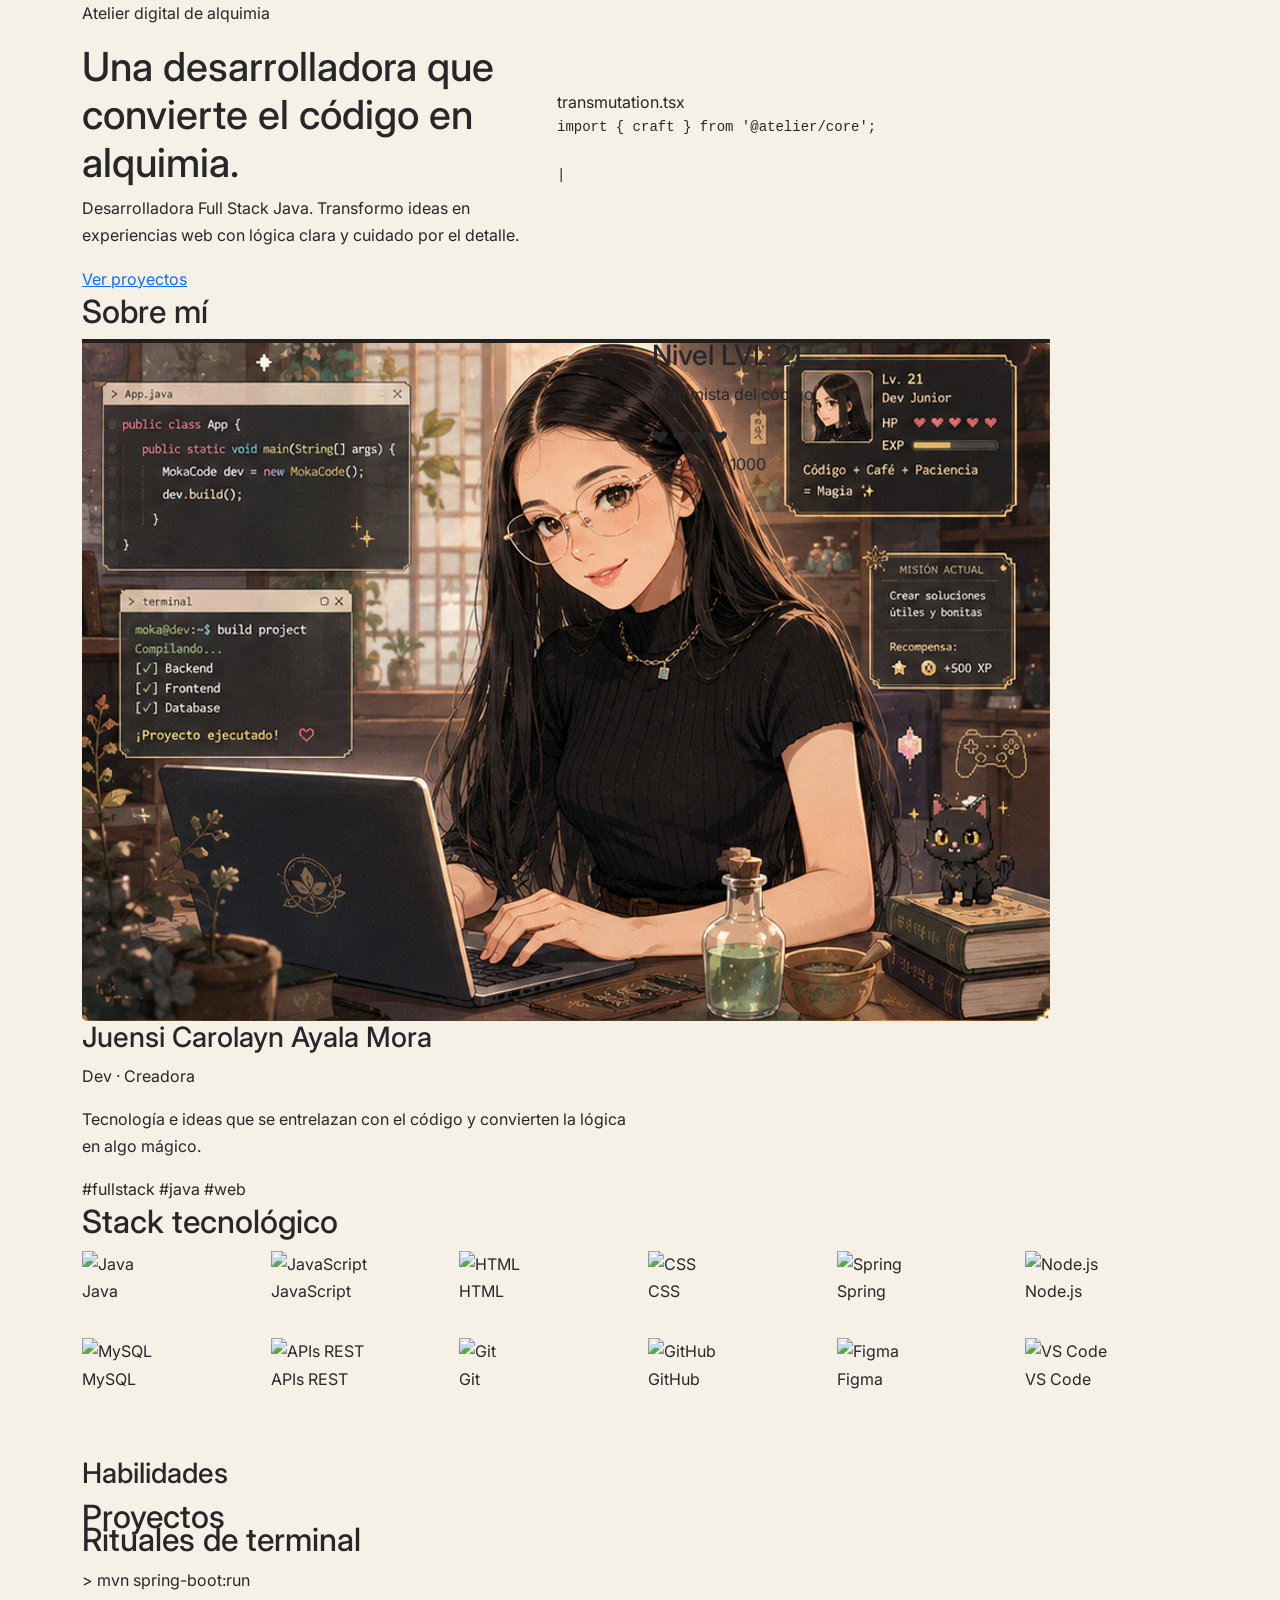
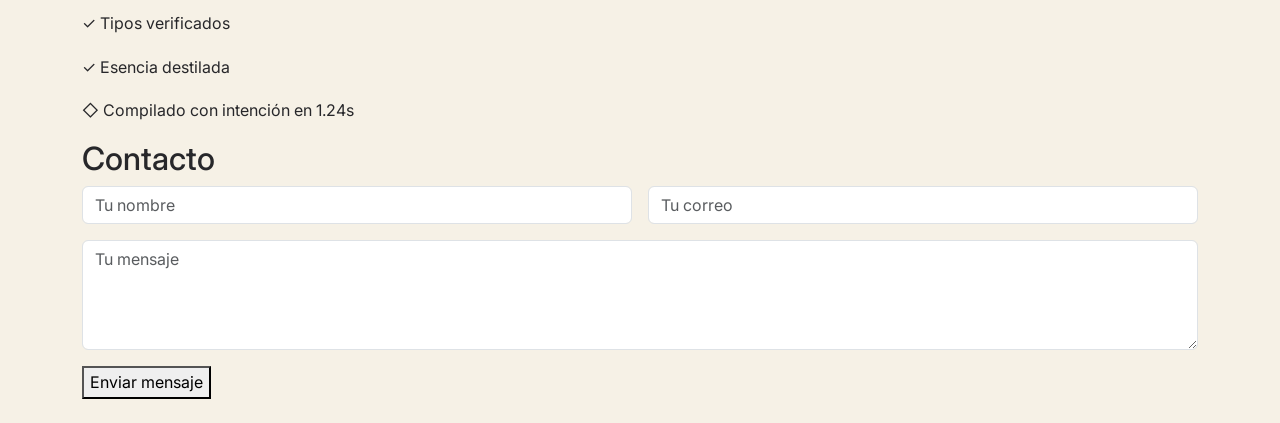
==== index.html @ 93c697b7 "Esquema portafolio 1.0" ====
﻿<!DOCTYPE html>
<html lang="es">
<head>
  <meta charset="UTF-8">
  <meta name="viewport" content="width=device-width, initial-scale=1">
  <title>Full Stack Alchemist Code | Desarrolladora Full Stack Java</title>
  <link href="https://cdn.jsdelivr.net/npm/bootstrap@5.3.3/dist/css/bootstrap.min.css" rel="stylesheet">
  <link href="https://fonts.googleapis.com/css2?family=Cormorant+Garamond:ital,wght@0,500;0,600;1,500&family=Inter:wght@400;500&display=swap" rel="stylesheet">
  <link rel="stylesheet" href="index.css">
</head>
<body>
  <header id="inicio" class="container seccion">
    <div class="row align-items-center g-4">
      <div class="col-lg-5">
        <p class="subtitulo">Atelier digital de alquimia</p>
        <h1>Una desarrolladora que convierte el código en alquimia.</h1>
        <p>Desarrolladora Full Stack Java. Transformo ideas en experiencias web con lógica clara y cuidado por el detalle.</p>
        <a href="proyectos" class="boton">Ver proyectos</a>
      </div>
      <div class="col-lg-7">
        <div class="editor">
          <div class="editor-barra"><span></span><span></span><span></span> transmutation.tsx</div>
          <pre><code id="codigo"></code><span class="cursor">|</span></pre>
        </div>
      </div>
    </div>
  </header>

  <!-- presentacion -->
  <section id="sobre-mi" class="container seccion">
    <h2>Sobre mí</h2>
    <div class="row g-4">
      <div class="col-md-6">
        <div class="tarjeta">
          <img class="avatar" src="img/perfil.png" alt="Foto de perfil" onerror="this.style.display='none'">
          <h3>Juensi Carolayn Ayala Mora</h3>
          <p>Dev · Creadora</p>
          <p>Tecnología e ideas que se entrelazan con el código y convierten la lógica en algo mágico.</p>
          <span class="etiqueta">#fullstack</span> <span class="etiqueta">#java</span> <span class="etiqueta">#web</span>
        </div>
      </div>
      <div class="col-md-6">
        <div class="tarjeta">
          <h3>Nivel <span class="nivel">LVL 21</span></h3>
          <p class="mini">Alquimista del código</p>
          <div class="vidas" aria-label="4 vidas">♥ ♥ ♥ ♥</div>
          <div class="exp"><div class="exp-relleno" data-ancho="70"></div></div>
          <p class="mini">EXP 700 / 1000</p>
        </div>
      </div>
    </div>
  </section>

  
  <section id="stack" class="container seccion">
    <h2>Stack tecnológico</h2>
    <div class="row g-3" id="lista-stack"></div>
    <h3 class="mt-5">Habilidades</h3>
    <div id="habilidades"></div>
  </section>

  <!--proyectos-->
  <section id="proyectos" class="container seccion">
    <h2>Proyectos</h2>
    <div class="row g-4" id="lista-proyectos"></div>
  </section>

  <!--rituales-->
  <section class="container seccion">
    <h2>Rituales de terminal</h2>
    <div class="terminal">
        <!-- revisar -->
      <p>&gt; mvn spring-boot:run</p>
      <p class="ok">✓ Tipos verificados</p>
      <p class="ok">✓ Esencia destilada</p>
      <p class="dorado">◇ Compilado con intención en 1.24s</p>
    </div>
  </section>

  <!--contacto-->
  <section id="contacto" class="container seccion">
    <h2>Contacto</h2>
    <form id="formulario" class="row g-3" novalidate>
      <div class="col-md-6"><input id="nombre" class="form-control" placeholder="Tu nombre"></div>
      <div class="col-md-6"><input id="correo" type="email" class="form-control" placeholder="Tu correo"></div>
      <div class="col-12"><textarea id="mensaje" rows="4" class="form-control" placeholder="Tu mensaje"></textarea></div>
      <div class="col-12"><button class="boton" type="submit">Enviar mensaje</button> <span id="respuesta" role="status"></span></div>
    </form>
  </section>

  <script src="https://cdn.jsdelivr.net/npm/bootstrap@5.3.3/dist/js/bootstrap.bundle.min.js"></script>
  <script src="script.js"></script>
</body>
</html>
---- index.css ----
﻿/* colores figma IA*/
:root {
  --verde-jade: #1E3D34;
  --verde-salvia: #6B8F71;
  --verde-claro: #A7C4A2;
  --crema: #F6F1E6;
  --rosa: #DCAAC7;
  --ciruela: #6E4A7E;
  --dorado: #B88E4A;
  --carbon: #27272A;
}

body {
  background: var(--crema);
  color: var(--carbon);
  font-family: 'Inter', sans-serif;
  line-height: 1.7;
}
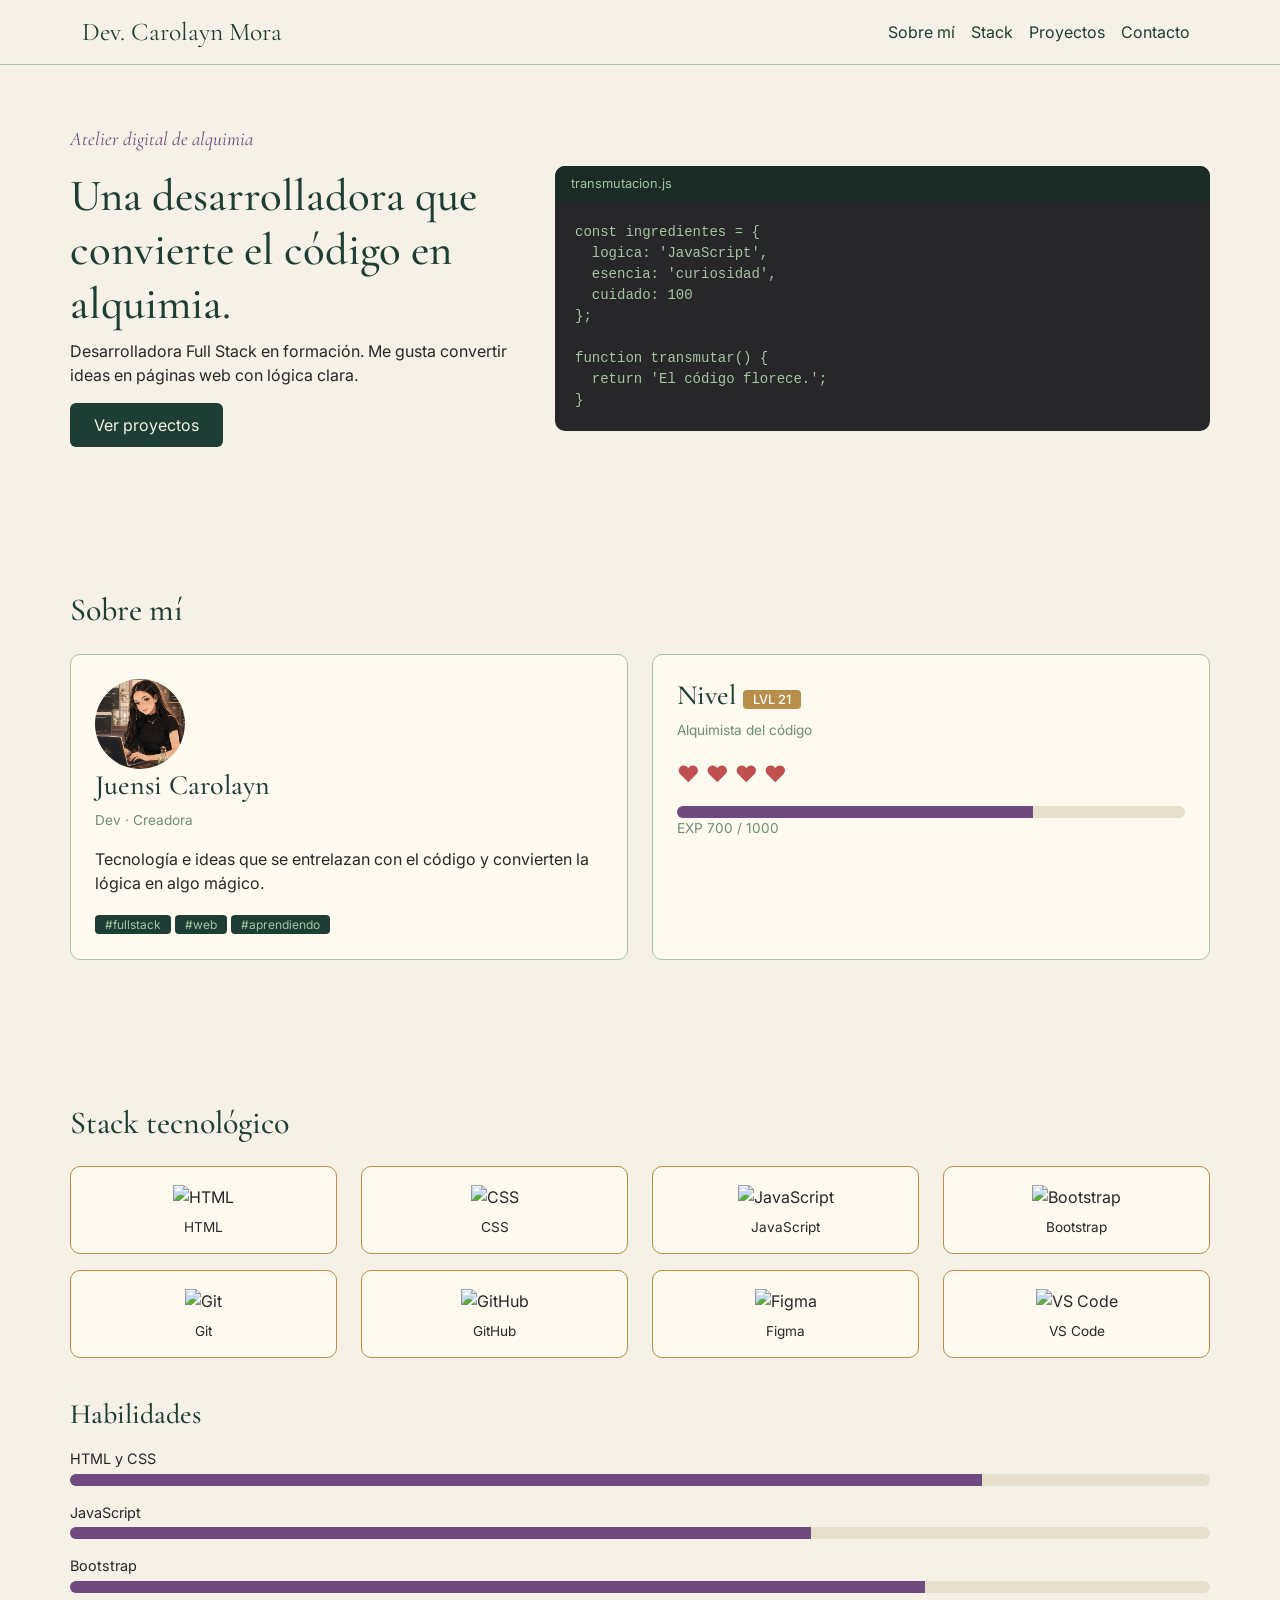
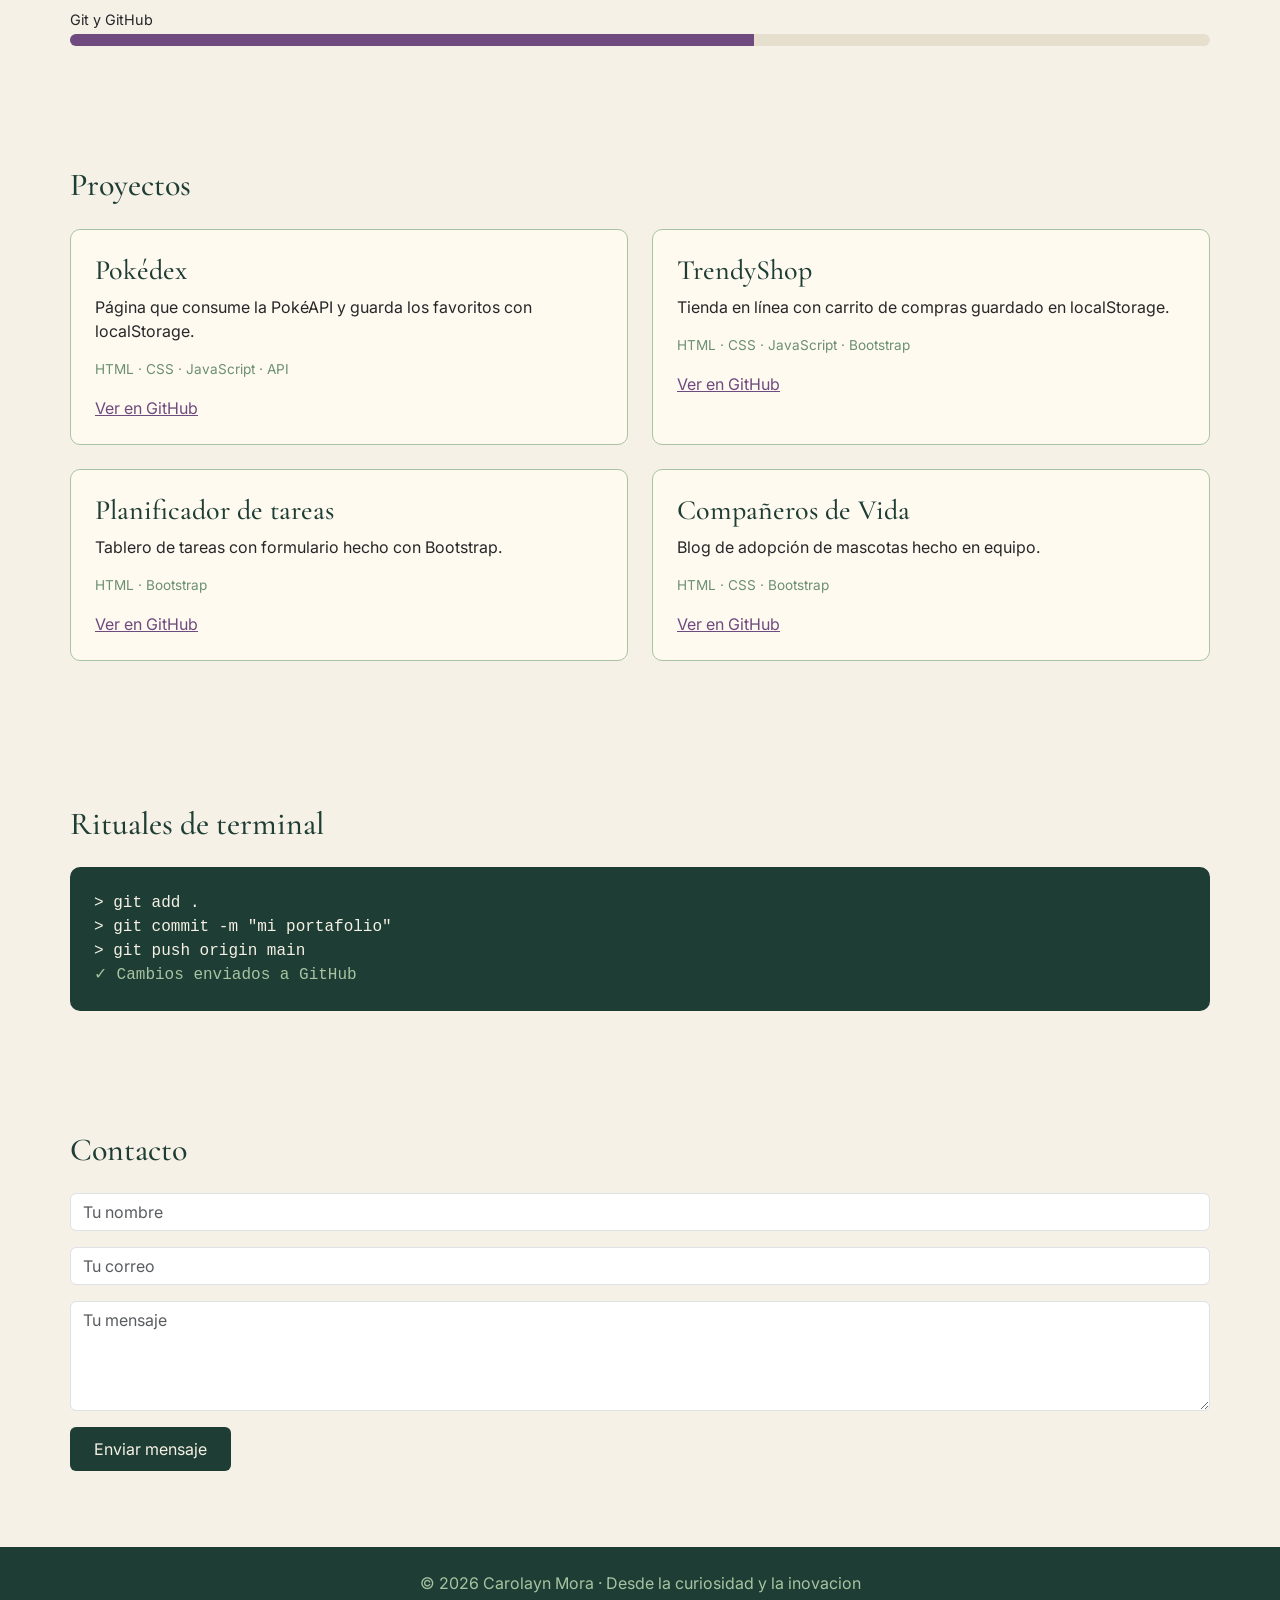
==== commit b908bf7b: "modificacion" ====
--- a/index.html
+++ b/index.html
@@ -3,90 +3,231 @@
 <head>
   <meta charset="UTF-8">
   <meta name="viewport" content="width=device-width, initial-scale=1">
-  <title>Full Stack Alchemist Code | Desarrolladora Full Stack Java</title>
+  <title>Carolayn Mora | Portafolio</title>
+
+  <!-- Bootstrap -->
   <link href="https://cdn.jsdelivr.net/npm/bootstrap@5.3.3/dist/css/bootstrap.min.css" rel="stylesheet">
-  <link href="https://fonts.googleapis.com/css2?family=Cormorant+Garamond:ital,wght@0,500;0,600;1,500&family=Inter:wght@400;500&display=swap" rel="stylesheet">
-  <link rel="stylesheet" href="index.css">
+  <!-- Fuentes de Google -->
+  <link href="https://fonts.googleapis.com/css2?family=Cormorant+Garamond:ital,wght@0,500;1,500&family=Inter:wght@400;500&display=swap" rel="stylesheet">
+  <!-- Mi CSS -->
+  <link rel="stylesheet" href="styles.css">
 </head>
 <body>
+
+  <!-- Menú -->
+  <nav class="navbar navbar-expand-md sticky-top barra">
+    <div class="container">
+      <a class="navbar-brand marca" href="#inicio">Dev. Carolayn Mora</a>
+      <button class="navbar-toggler" type="button" data-bs-toggle="collapse" data-bs-target="#menu">
+        <span class="navbar-toggler-icon"></span>
+      </button>
+      <div class="collapse navbar-collapse" id="menu">
+        <ul class="navbar-nav ms-auto">
+          <li class="nav-item"><a class="nav-link" href="#sobre-mi">Sobre mí</a></li>
+          <li class="nav-item"><a class="nav-link" href="#stack">Stack</a></li>
+          <li class="nav-item"><a class="nav-link" href="#proyectos">Proyectos</a></li>
+          <li class="nav-item"><a class="nav-link" href="#contacto">Contacto</a></li>
+        </ul>
+      </div>
+    </div>
+  </nav>
+
+  <!-- Inicio -->
   <header id="inicio" class="container seccion">
-    <div class="row align-items-center g-4">
-      <div class="col-lg-5">
+    <div class="row align-items-center">
+      <div class="col-lg-5 mb-4">
         <p class="subtitulo">Atelier digital de alquimia</p>
         <h1>Una desarrolladora que convierte el código en alquimia.</h1>
-        <p>Desarrolladora Full Stack Java. Transformo ideas en experiencias web con lógica clara y cuidado por el detalle.</p>
-        <a href="proyectos" class="boton">Ver proyectos</a>
+        <p>Desarrolladora Full Stack en formación. Me gusta convertir ideas en páginas web con lógica clara.</p>
+        <a href="#proyectos" class="boton">Ver proyectos</a>
       </div>
       <div class="col-lg-7">
         <div class="editor">
-          <div class="editor-barra"><span></span><span></span><span></span> transmutation.tsx</div>
-          <pre><code id="codigo"></code><span class="cursor">|</span></pre>
+          <div class="editor-barra">transmutacion.js</div>
+<pre>const ingredientes = {
+  logica: 'JavaScript',
+  esencia: 'curiosidad',
+  cuidado: 100
+};
+
+function transmutar() {
+  return 'El código florece.';
+}</pre>
         </div>
       </div>
     </div>
   </header>
 
-  <!-- presentacion -->
+  <!-- Sobre mí -->
   <section id="sobre-mi" class="container seccion">
     <h2>Sobre mí</h2>
-    <div class="row g-4">
-      <div class="col-md-6">
-        <div class="tarjeta">
-          <img class="avatar" src="img/perfil.png" alt="Foto de perfil" onerror="this.style.display='none'">
-          <h3>Juensi Carolayn Ayala Mora</h3>
-          <p>Dev · Creadora</p>
+    <div class="row">
+      <div class="col-md-6 mb-4">
+        <div class="tarjeta">
+          <img src="img/perfil.png" alt="Foto de perfil" class="avatar">
+          <h3>Juensi Carolayn</h3>
+          <p class="mini">Dev · Creadora</p>
           <p>Tecnología e ideas que se entrelazan con el código y convierten la lógica en algo mágico.</p>
-          <span class="etiqueta">#fullstack</span> <span class="etiqueta">#java</span> <span class="etiqueta">#web</span>
-        </div>
-      </div>
-      <div class="col-md-6">
+          <span class="etiqueta">#fullstack</span>
+          <span class="etiqueta">#web</span>
+          <span class="etiqueta">#aprendiendo</span>
+        </div>
+      </div>
+      <div class="col-md-6 mb-4">
         <div class="tarjeta">
           <h3>Nivel <span class="nivel">LVL 21</span></h3>
           <p class="mini">Alquimista del código</p>
-          <div class="vidas" aria-label="4 vidas">♥ ♥ ♥ ♥</div>
-          <div class="exp"><div class="exp-relleno" data-ancho="70"></div></div>
+          <p class="vidas">♥ ♥ ♥ ♥</p>
+          <div class="barra-fondo">
+            <div class="barra-relleno" style="width: 70%;"></div>
+          </div>
           <p class="mini">EXP 700 / 1000</p>
         </div>
       </div>
     </div>
   </section>
 
-  
+  <!-- Stack -->
   <section id="stack" class="container seccion">
     <h2>Stack tecnológico</h2>
-    <div class="row g-3" id="lista-stack"></div>
-    <h3 class="mt-5">Habilidades</h3>
-    <div id="habilidades"></div>
-  </section>
-
-  <!--proyectos-->
+
+    <div class="row">
+      <div class="col-6 col-md-3 mb-3">
+        <div class="tech">
+          <img src="https://cdn.jsdelivr.net/gh/devicons/devicon/icons/html5/html5-original.svg" alt="HTML">
+          <p>HTML</p>
+        </div>
+      </div>
+      <div class="col-6 col-md-3 mb-3">
+        <div class="tech">
+          <img src="https://cdn.jsdelivr.net/gh/devicons/devicon/icons/css3/css3-original.svg" alt="CSS">
+          <p>CSS</p>
+        </div>
+      </div>
+      <div class="col-6 col-md-3 mb-3">
+        <div class="tech">
+          <img src="https://cdn.jsdelivr.net/gh/devicons/devicon/icons/javascript/javascript-original.svg" alt="JavaScript">
+          <p>JavaScript</p>
+        </div>
+      </div>
+      <div class="col-6 col-md-3 mb-3">
+        <div class="tech">
+          <img src="https://cdn.jsdelivr.net/gh/devicons/devicon/icons/bootstrap/bootstrap-original.svg" alt="Bootstrap">
+          <p>Bootstrap</p>
+        </div>
+      </div>
+      <div class="col-6 col-md-3 mb-3">
+        <div class="tech">
+          <img src="https://cdn.jsdelivr.net/gh/devicons/devicon/icons/git/git-original.svg" alt="Git">
+          <p>Git</p>
+        </div>
+      </div>
+      <div class="col-6 col-md-3 mb-3">
+        <div class="tech">
+          <img src="https://cdn.jsdelivr.net/gh/devicons/devicon/icons/github/github-original.svg" alt="GitHub">
+          <p>GitHub</p>
+        </div>
+      </div>
+      <div class="col-6 col-md-3 mb-3">
+        <div class="tech">
+          <img src="https://cdn.jsdelivr.net/gh/devicons/devicon/icons/figma/figma-original.svg" alt="Figma">
+          <p>Figma</p>
+        </div>
+      </div>
+      <div class="col-6 col-md-3 mb-3">
+        <div class="tech">
+          <img src="https://cdn.jsdelivr.net/gh/devicons/devicon/icons/vscode/vscode-original.svg" alt="VS Code">
+          <p>VS Code</p>
+        </div>
+      </div>
+    </div>
+
+    <h3 class="mt-4">Habilidades</h3>
+
+    <p class="hab-nombre">HTML y CSS</p>
+    <div class="barra-fondo"><div class="barra-relleno" style="width: 80%;"></div></div>
+
+    <p class="hab-nombre">JavaScript</p>
+    <div class="barra-fondo"><div class="barra-relleno" style="width: 65%;"></div></div>
+
+    <p class="hab-nombre">Bootstrap</p>
+    <div class="barra-fondo"><div class="barra-relleno" style="width: 75%;"></div></div>
+
+    <p class="hab-nombre">Git y GitHub</p>
+    <div class="barra-fondo"><div class="barra-relleno" style="width: 60%;"></div></div>
+  </section>
+
+  <!-- Proyectos -->
   <section id="proyectos" class="container seccion">
     <h2>Proyectos</h2>
-    <div class="row g-4" id="lista-proyectos"></div>
-  </section>
-
-  <!--rituales-->
+    <div class="row">
+      <div class="col-md-6 mb-4">
+        <div class="tarjeta">
+          <h3>Pokédex</h3>
+          <p>Página que consume la PokéAPI y guarda los favoritos con localStorage.</p>
+          <p class="mini">HTML · CSS · JavaScript · API</p>
+          <a href="#">Ver en GitHub</a>
+        </div>
+      </div>
+      <div class="col-md-6 mb-4">
+        <div class="tarjeta">
+          <h3>TrendyShop</h3>
+          <p>Tienda en línea con carrito de compras guardado en localStorage.</p>
+          <p class="mini">HTML · CSS · JavaScript · Bootstrap</p>
+          <a href="#">Ver en GitHub</a>
+        </div>
+      </div>
+      <div class="col-md-6 mb-4">
+        <div class="tarjeta">
+          <h3>Planificador de tareas</h3>
+          <p>Tablero de tareas con formulario hecho con Bootstrap.</p>
+          <p class="mini">HTML · Bootstrap</p>
+          <a href="#">Ver en GitHub</a>
+        </div>
+      </div>
+      <div class="col-md-6 mb-4">
+        <div class="tarjeta">
+          <h3>Compañeros de Vida</h3>
+          <p>Blog de adopción de mascotas hecho en equipo.</p>
+          <p class="mini">HTML · CSS · Bootstrap</p>
+          <a href="#">Ver en GitHub</a>
+        </div>
+      </div>
+    </div>
+  </section>
+
+  <!-- Terminal -->
   <section class="container seccion">
     <h2>Rituales de terminal</h2>
     <div class="terminal">
-        <!-- revisar -->
-      <p>&gt; mvn spring-boot:run</p>
-      <p class="ok">✓ Tipos verificados</p>
-      <p class="ok">✓ Esencia destilada</p>
-      <p class="dorado">◇ Compilado con intención en 1.24s</p>
-    </div>
-  </section>
-
-  <!--contacto-->
+      <p>&gt; git add .</p>
+      <p>&gt; git commit -m "mi portafolio"</p>
+      <p>&gt; git push origin main</p>
+      <p class="ok">✓ Cambios enviados a GitHub</p>
+    </div>
+  </section>
+
+  <!-- Contacto -->
   <section id="contacto" class="container seccion">
     <h2>Contacto</h2>
-    <form id="formulario" class="row g-3" novalidate>
-      <div class="col-md-6"><input id="nombre" class="form-control" placeholder="Tu nombre"></div>
-      <div class="col-md-6"><input id="correo" type="email" class="form-control" placeholder="Tu correo"></div>
-      <div class="col-12"><textarea id="mensaje" rows="4" class="form-control" placeholder="Tu mensaje"></textarea></div>
-      <div class="col-12"><button class="boton" type="submit">Enviar mensaje</button> <span id="respuesta" role="status"></span></div>
+    <form id="formulario">
+      <div class="mb-3">
+        <input type="text" id="nombre" class="form-control" placeholder="Tu nombre">
+      </div>
+      <div class="mb-3">
+        <input type="email" id="correo" class="form-control" placeholder="Tu correo">
+      </div>
+      <div class="mb-3">
+        <textarea id="mensaje" rows="4" class="form-control" placeholder="Tu mensaje"></textarea>
+      </div>
+      <button type="submit" class="boton">Enviar mensaje</button>
+      <p id="respuesta"></p>
     </form>
   </section>
+
+  <footer class="pie">
+    <p>© 2026 Carolayn Mora · Desde la curiosidad y la inovacion</p>
+  </footer>
 
   <script src="https://cdn.jsdelivr.net/npm/bootstrap@5.3.3/dist/js/bootstrap.bundle.min.js"></script>
   <script src="script.js"></script>
--- a/styles.css
+++ b/styles.css
@@ -0,0 +1,174 @@
+﻿/* Colores de mi paleta de Figma */
+:root {
+  --verde-jade: #1E3D34;
+  --verde-salvia: #6B8F71;
+  --verde-claro: #A7C4A2;
+  --crema: #F6F1E6;
+  --ciruela: #6E4A7E;
+  --dorado: #B88E4A;
+  --carbon: #27272A;
+}
+
+body {
+  background-color: var(--crema);
+  color: var(--carbon);
+  font-family: 'Inter', sans-serif;
+}
+
+h1, h2, h3, .marca {
+  font-family: 'Cormorant Garamond', serif;
+  color: var(--verde-jade);
+}
+
+h1 { font-size: 2.8rem; }
+h2 { margin-bottom: 1.5rem; }
+
+.seccion { padding: 60px 0; }
+
+.subtitulo {
+  font-family: 'Cormorant Garamond', serif;
+  font-style: italic;
+  color: var(--ciruela);
+  font-size: 1.2rem;
+}
+
+/* Menú */
+.barra {
+  background-color: var(--crema);
+  border-bottom: 1px solid var(--verde-claro);
+}
+.marca { font-size: 1.6rem; }
+.nav-link { color: var(--verde-jade); }
+.nav-link:hover { color: var(--ciruela); }
+
+/* Botón */
+.boton {
+  display: inline-block;
+  background-color: var(--verde-jade);
+  color: var(--crema);
+  border: none;
+  padding: 10px 24px;
+  border-radius: 6px;
+  text-decoration: none;
+}
+.boton:hover {
+  background-color: var(--ciruela);
+  color: white;
+}
+
+/* Editor de código */
+.editor {
+  background-color: var(--carbon);
+  border-radius: 10px;
+  overflow: hidden;
+}
+.editor-barra {
+  background-color: #1b2b26;
+  color: var(--verde-claro);
+  padding: 8px 16px;
+  font-size: 0.8rem;
+}
+.editor pre {
+  color: var(--verde-claro);
+  padding: 20px;
+  margin: 0;
+}
+
+/* Tarjetas */
+.tarjeta {
+  background-color: #fffaf0;
+  border: 1px solid var(--verde-claro);
+  border-radius: 10px;
+  padding: 24px;
+  height: 100%;
+}
+.avatar {
+  width: 90px;
+  height: 90px;
+  border-radius: 50%;
+  object-fit: cover;
+}
+.mini {
+  font-size: 0.85rem;
+  color: var(--verde-salvia);
+}
+.etiqueta {
+  background-color: var(--verde-jade);
+  color: var(--verde-claro);
+  font-size: 0.75rem;
+  padding: 2px 10px;
+  border-radius: 4px;
+}
+.nivel {
+  background-color: var(--dorado);
+  color: white;
+  font-family: 'Inter', sans-serif;
+  font-size: 0.8rem;
+  padding: 2px 10px;
+  border-radius: 4px;
+}
+.vidas {
+  color: #c0504d;
+  font-size: 1.4rem;
+}
+.tarjeta a { color: var(--ciruela); }
+
+/* Barras de progreso */
+.barra-fondo {
+  background-color: #e6dfcd;
+  border-radius: 20px;
+  height: 12px;
+  overflow: hidden;
+}
+.barra-relleno {
+  background-color: var(--ciruela);
+  height: 100%;
+}
+.hab-nombre {
+  margin: 16px 0 4px 0;
+  font-size: 0.9rem;
+}
+
+/* Tecnologías */
+.tech {
+  background-color: #fffaf0;
+  border: 1px solid var(--dorado);
+  border-radius: 10px;
+  text-align: center;
+  padding: 16px 8px;
+}
+.tech:hover { background-color: white; }
+.tech img {
+  width: 40px;
+  height: 40px;
+}
+.tech p {
+  margin: 8px 0 0 0;
+  font-size: 0.85rem;
+}
+
+/* Terminal */
+.terminal {
+  background-color: var(--verde-jade);
+  color: var(--crema);
+  padding: 24px;
+  border-radius: 10px;
+  font-family: monospace;
+}
+.terminal p { margin: 0; }
+.ok { color: var(--verde-claro); }
+
+/* Formulario */
+#respuesta {
+  margin-top: 16px;
+  color: var(--verde-salvia);
+}
+
+/* Pie de página */
+.pie {
+  background-color: var(--verde-jade);
+  color: var(--verde-claro);
+  text-align: center;
+  padding: 24px;
+}
+.pie p { margin: 0; }
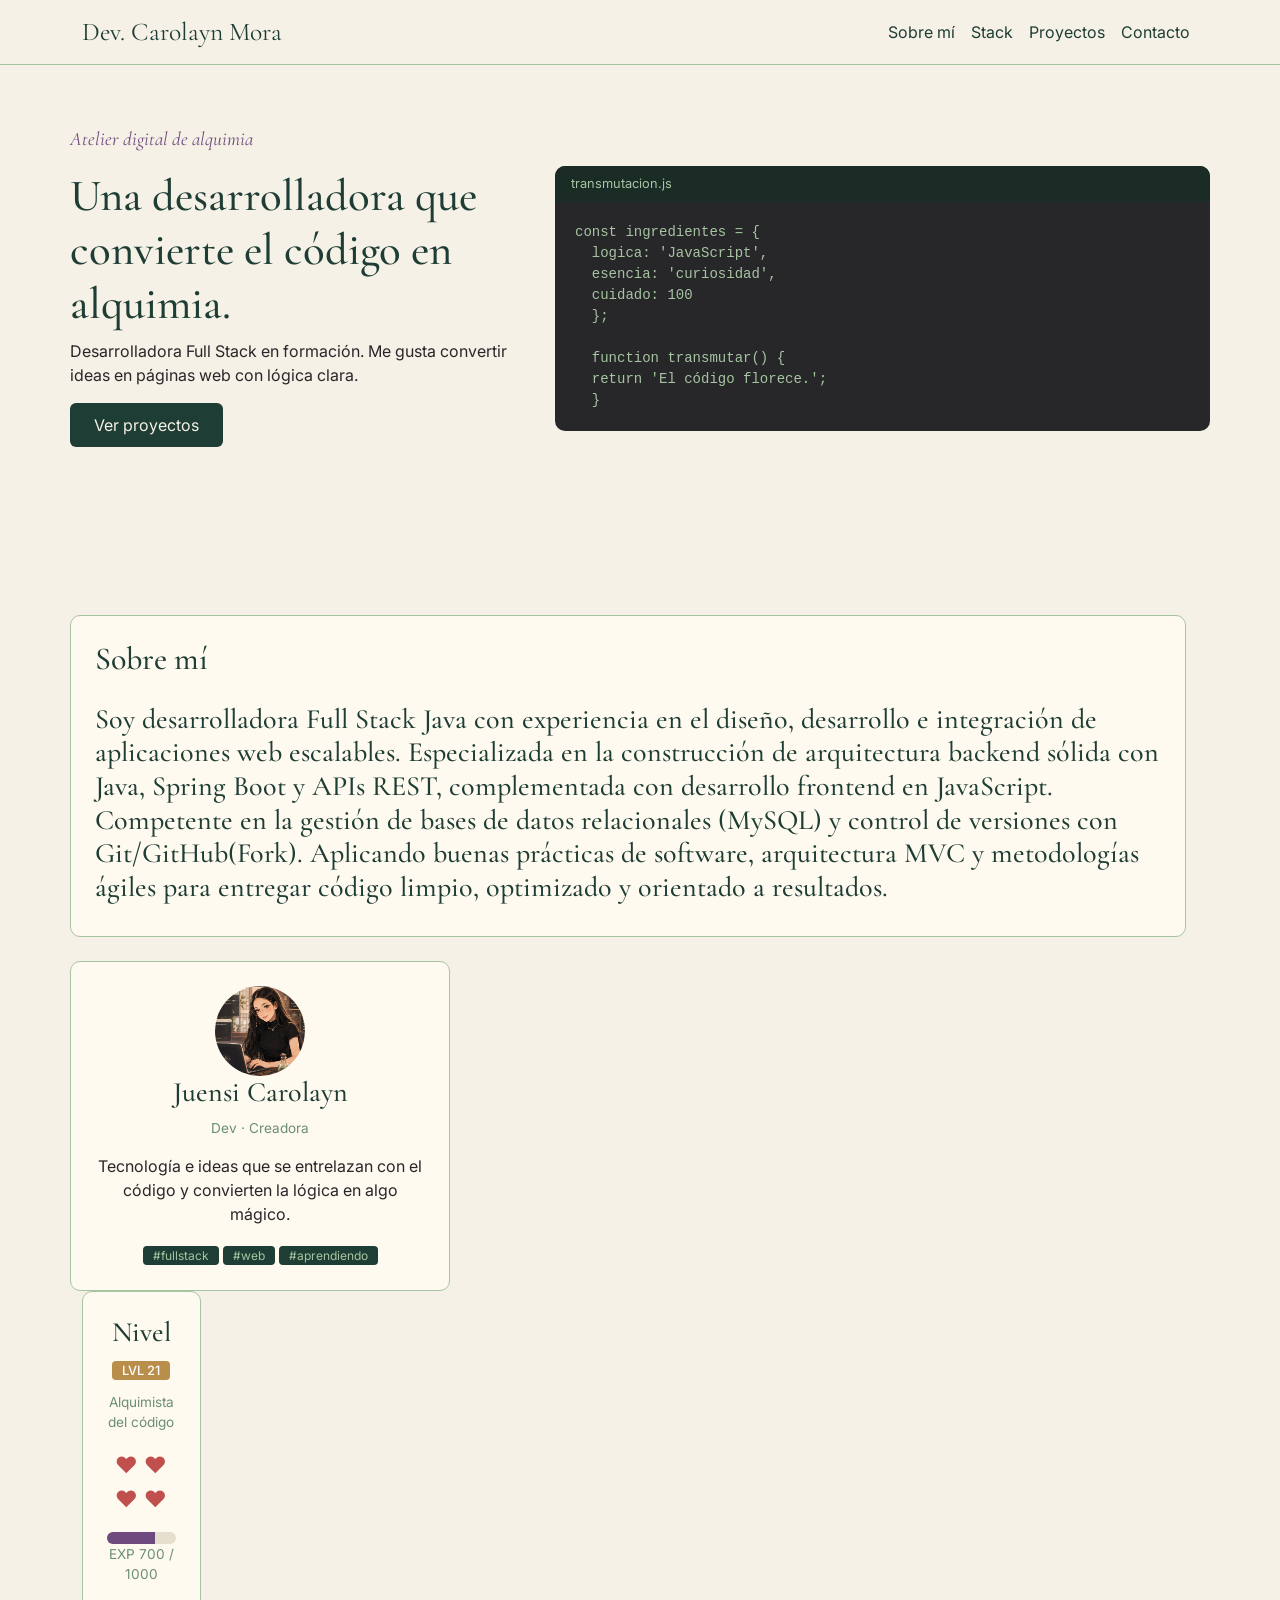
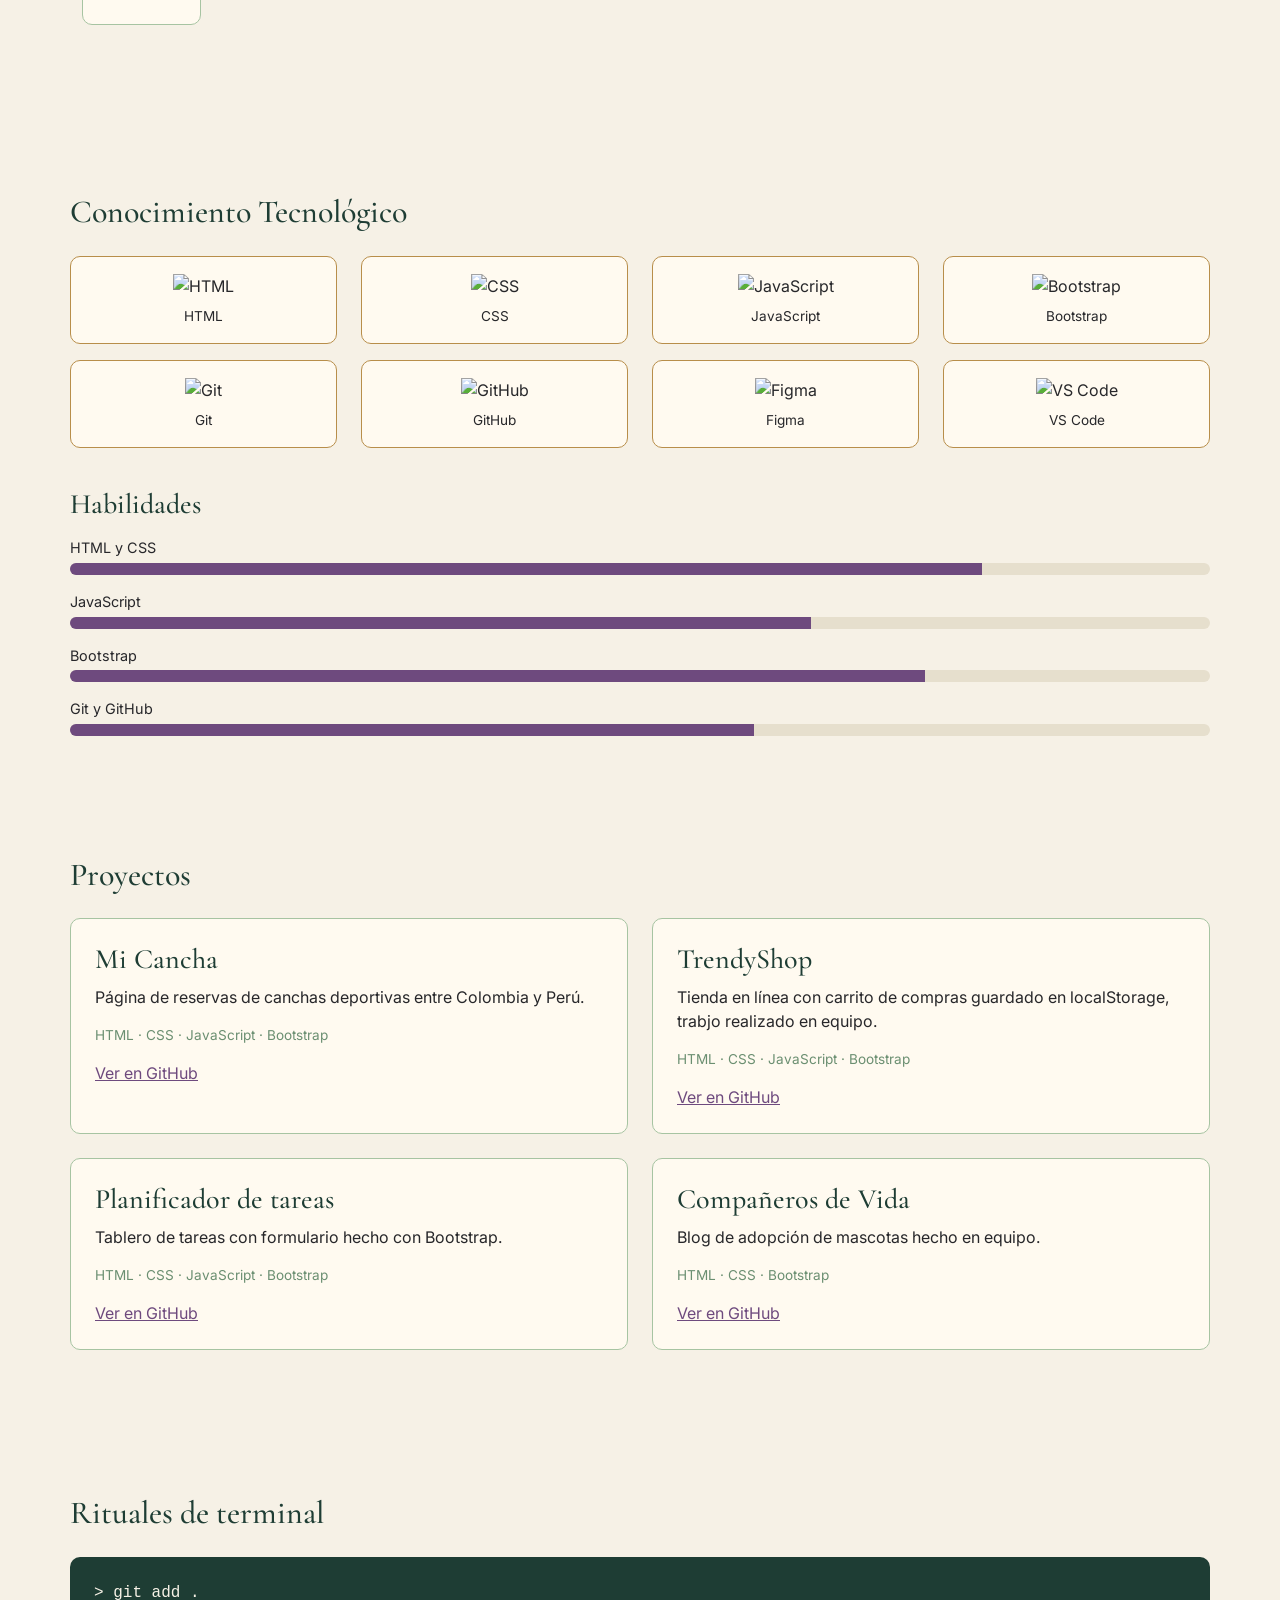
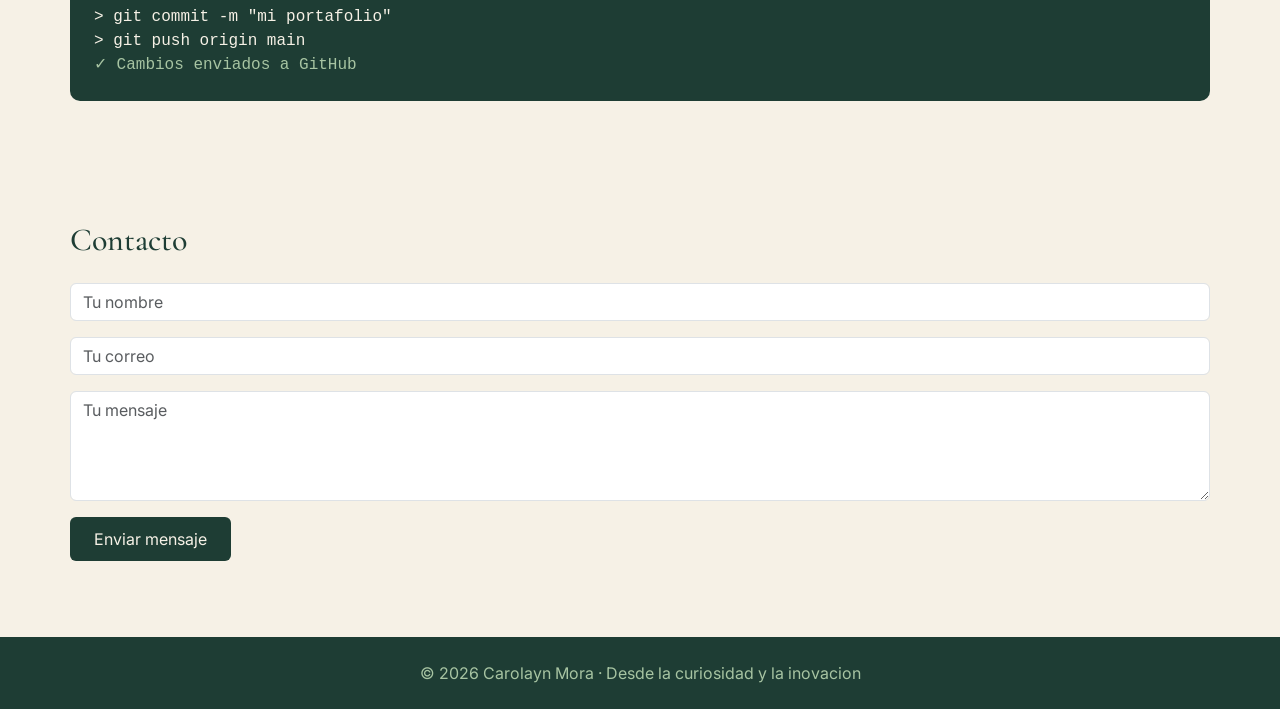
==== commit 58a77532: "Pendiente modificar HTML" ====
--- a/index.html
+++ b/index.html
@@ -43,16 +43,17 @@
       </div>
       <div class="col-lg-7">
         <div class="editor">
+          <!-- Se valida barra tipo terminal -->
           <div class="editor-barra">transmutacion.js</div>
-<pre>const ingredientes = {
+  <pre>const ingredientes = {
   logica: 'JavaScript',
   esencia: 'curiosidad',
   cuidado: 100
-};
-
-function transmutar() {
+  };
+
+  function transmutar() {
   return 'El código florece.';
-}</pre>
+  }</pre>
         </div>
       </div>
     </div>
@@ -60,10 +61,20 @@
 
   <!-- Sobre mí -->
   <section id="sobre-mi" class="container seccion">
+    <!-- Revisar distribucion de pesos de tarjetas  -->
+    <main class="container mt-5 mb-5">
+        <div class="row g-4 align-items-center">
+    <div class="row">
+        <div class="tarjeta">
     <h2>Sobre mí</h2>
-    <div class="row">
-      <div class="col-md-6 mb-4">
-        <div class="tarjeta">
+    <h3>Soy desarrolladora Full Stack Java con experiencia en el diseño, desarrollo e integración de aplicaciones web escalables. Especializada en la construcción de arquitectura backend sólida con Java, Spring Boot y APIs REST, complementada con desarrollo frontend en JavaScript. Competente en la gestión de bases de datos relacionales (MySQL) y control de versiones con Git/GitHub(Fork). 
+      Aplicando buenas prácticas de software, arquitectura MVC y metodologías ágiles para entregar código limpio, optimizado y orientado a resultados.</h3>
+        </div>
+      </div>
+      <div class="col-12 col-md-4 text-center">
+    <div class="row">
+        <div class="tarjeta">
+          <!-- Renderizar img -->
           <img src="img/perfil.png" alt="Foto de perfil" class="avatar">
           <h3>Juensi Carolayn</h3>
           <p class="mini">Dev · Creadora</p>
@@ -73,7 +84,7 @@
           <span class="etiqueta">#aprendiendo</span>
         </div>
       </div>
-      <div class="col-md-6 mb-4">
+      <div class="col-12 col-md-4 text-center">
         <div class="tarjeta">
           <h3>Nivel <span class="nivel">LVL 21</span></h3>
           <p class="mini">Alquimista del código</p>
@@ -85,11 +96,12 @@
         </div>
       </div>
     </div>
-  </section>
-
-  <!-- Stack -->
-  <section id="stack" class="container seccion">
-    <h2>Stack tecnológico</h2>
+    </main>
+  </section>
+
+  <!-- Logos tecnologia -->
+  <section id="logo" class="container seccion">
+    <h2>Conocimiento Tecnológico</h2>
 
     <div class="row">
       <div class="col-6 col-md-3 mb-3">
@@ -143,7 +155,7 @@
     </div>
 
     <h3 class="mt-4">Habilidades</h3>
-
+<!-- Revisar estilos o animaciones en las barras de relleno penidente agregar JAVA -->
     <p class="hab-nombre">HTML y CSS</p>
     <div class="barra-fondo"><div class="barra-relleno" style="width: 80%;"></div></div>
 
@@ -163,25 +175,25 @@
     <div class="row">
       <div class="col-md-6 mb-4">
         <div class="tarjeta">
-          <h3>Pokédex</h3>
-          <p>Página que consume la PokéAPI y guarda los favoritos con localStorage.</p>
-          <p class="mini">HTML · CSS · JavaScript · API</p>
-          <a href="#">Ver en GitHub</a>
+          <h3>Mi Cancha</h3>
+          <p>Página de reservas de canchas deportivas entre Colombia y Perú.</p>
+          <p class="mini">HTML · CSS · JavaScript · Bootstrap</p>
+          <a href="https://github.com/Juensi9Mora/Proyecto-Final-Grupo1.git">Ver en GitHub</a>
         </div>
       </div>
       <div class="col-md-6 mb-4">
         <div class="tarjeta">
           <h3>TrendyShop</h3>
-          <p>Tienda en línea con carrito de compras guardado en localStorage.</p>
+          <p>Tienda en línea con carrito de compras guardado en localStorage, trabjo realizado en equipo.</p>
           <p class="mini">HTML · CSS · JavaScript · Bootstrap</p>
-          <a href="#">Ver en GitHub</a>
+          <a href="https://github.com/JBoncho/Hackathon-1.git">Ver en GitHub</a>
         </div>
       </div>
       <div class="col-md-6 mb-4">
         <div class="tarjeta">
           <h3>Planificador de tareas</h3>
           <p>Tablero de tareas con formulario hecho con Bootstrap.</p>
-          <p class="mini">HTML · Bootstrap</p>
+          <p class="mini">HTML · CSS · JavaScript · Bootstrap </p>
           <a href="#">Ver en GitHub</a>
         </div>
       </div>
@@ -190,7 +202,7 @@
           <h3>Compañeros de Vida</h3>
           <p>Blog de adopción de mascotas hecho en equipo.</p>
           <p class="mini">HTML · CSS · Bootstrap</p>
-          <a href="#">Ver en GitHub</a>
+          <a href="https://github.com/Juensi9Mora/GRUPO-8.git">Ver en GitHub</a>
         </div>
       </div>
     </div>
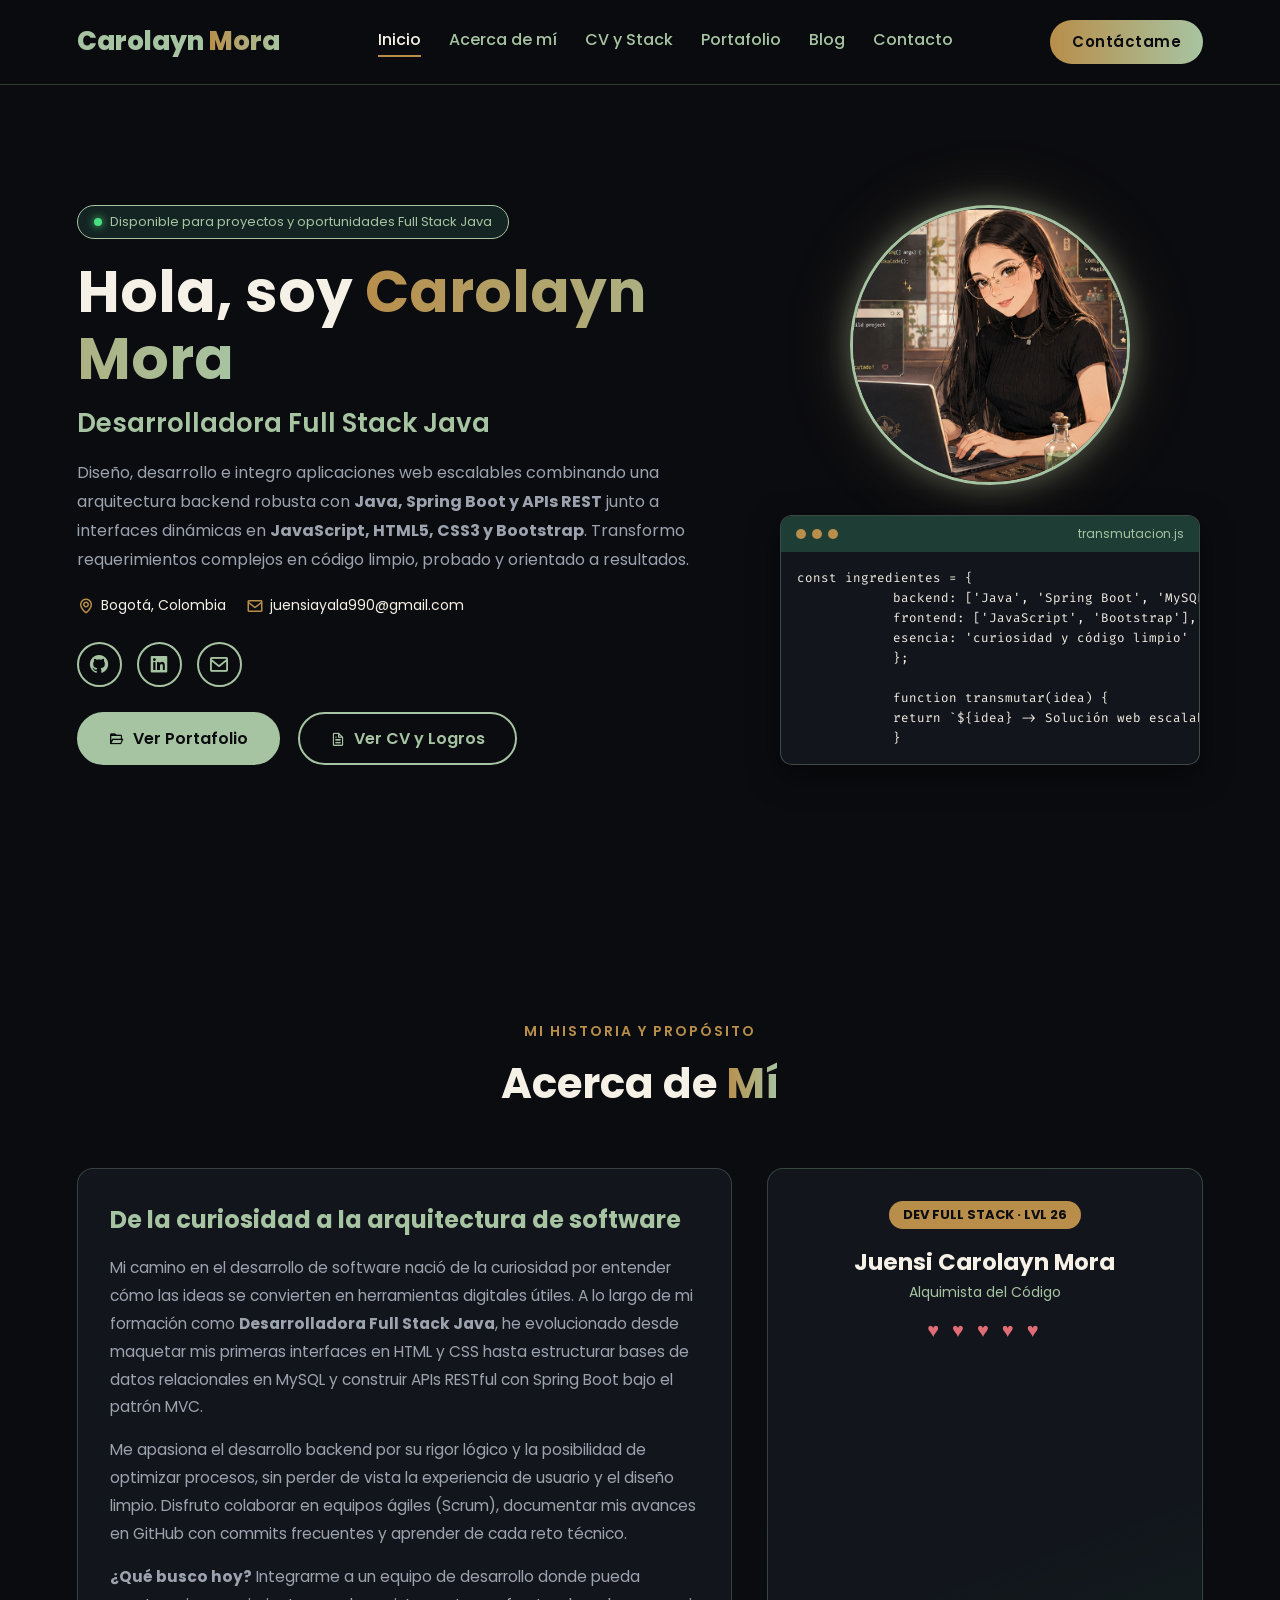
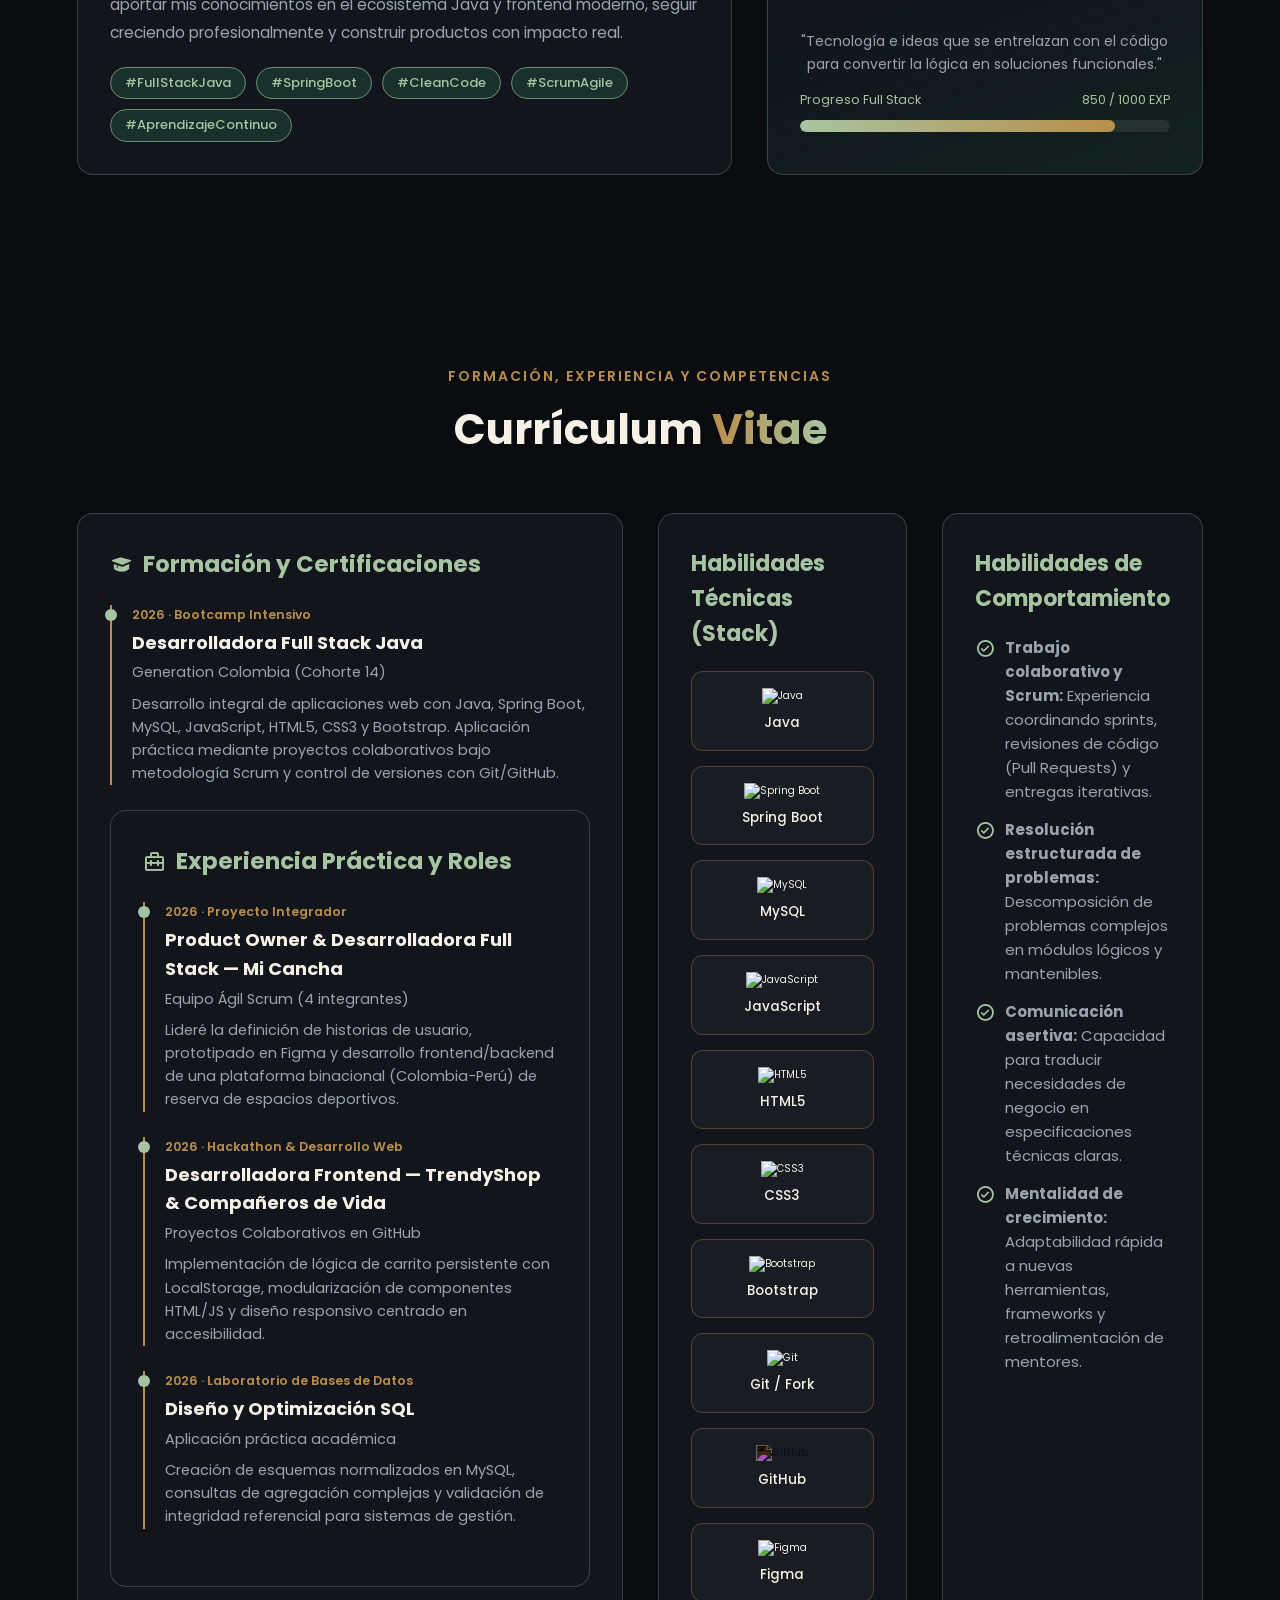
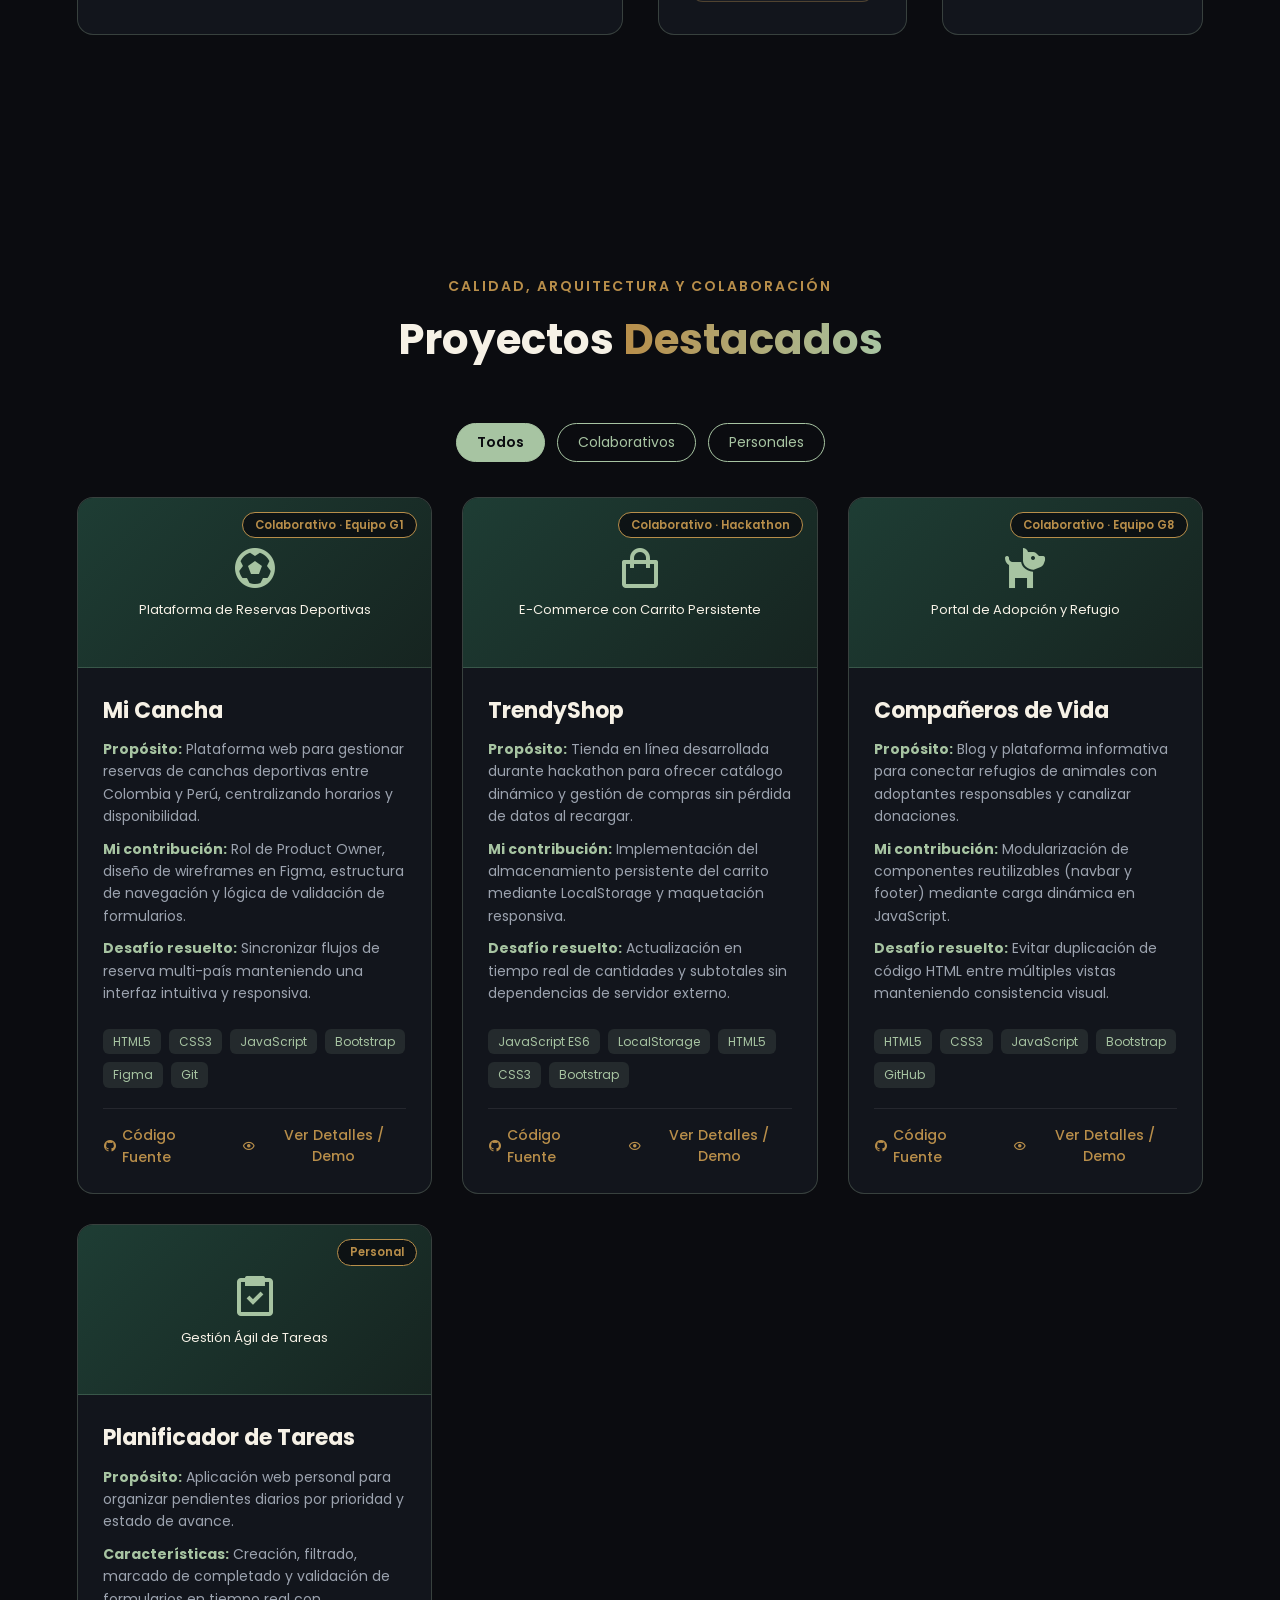
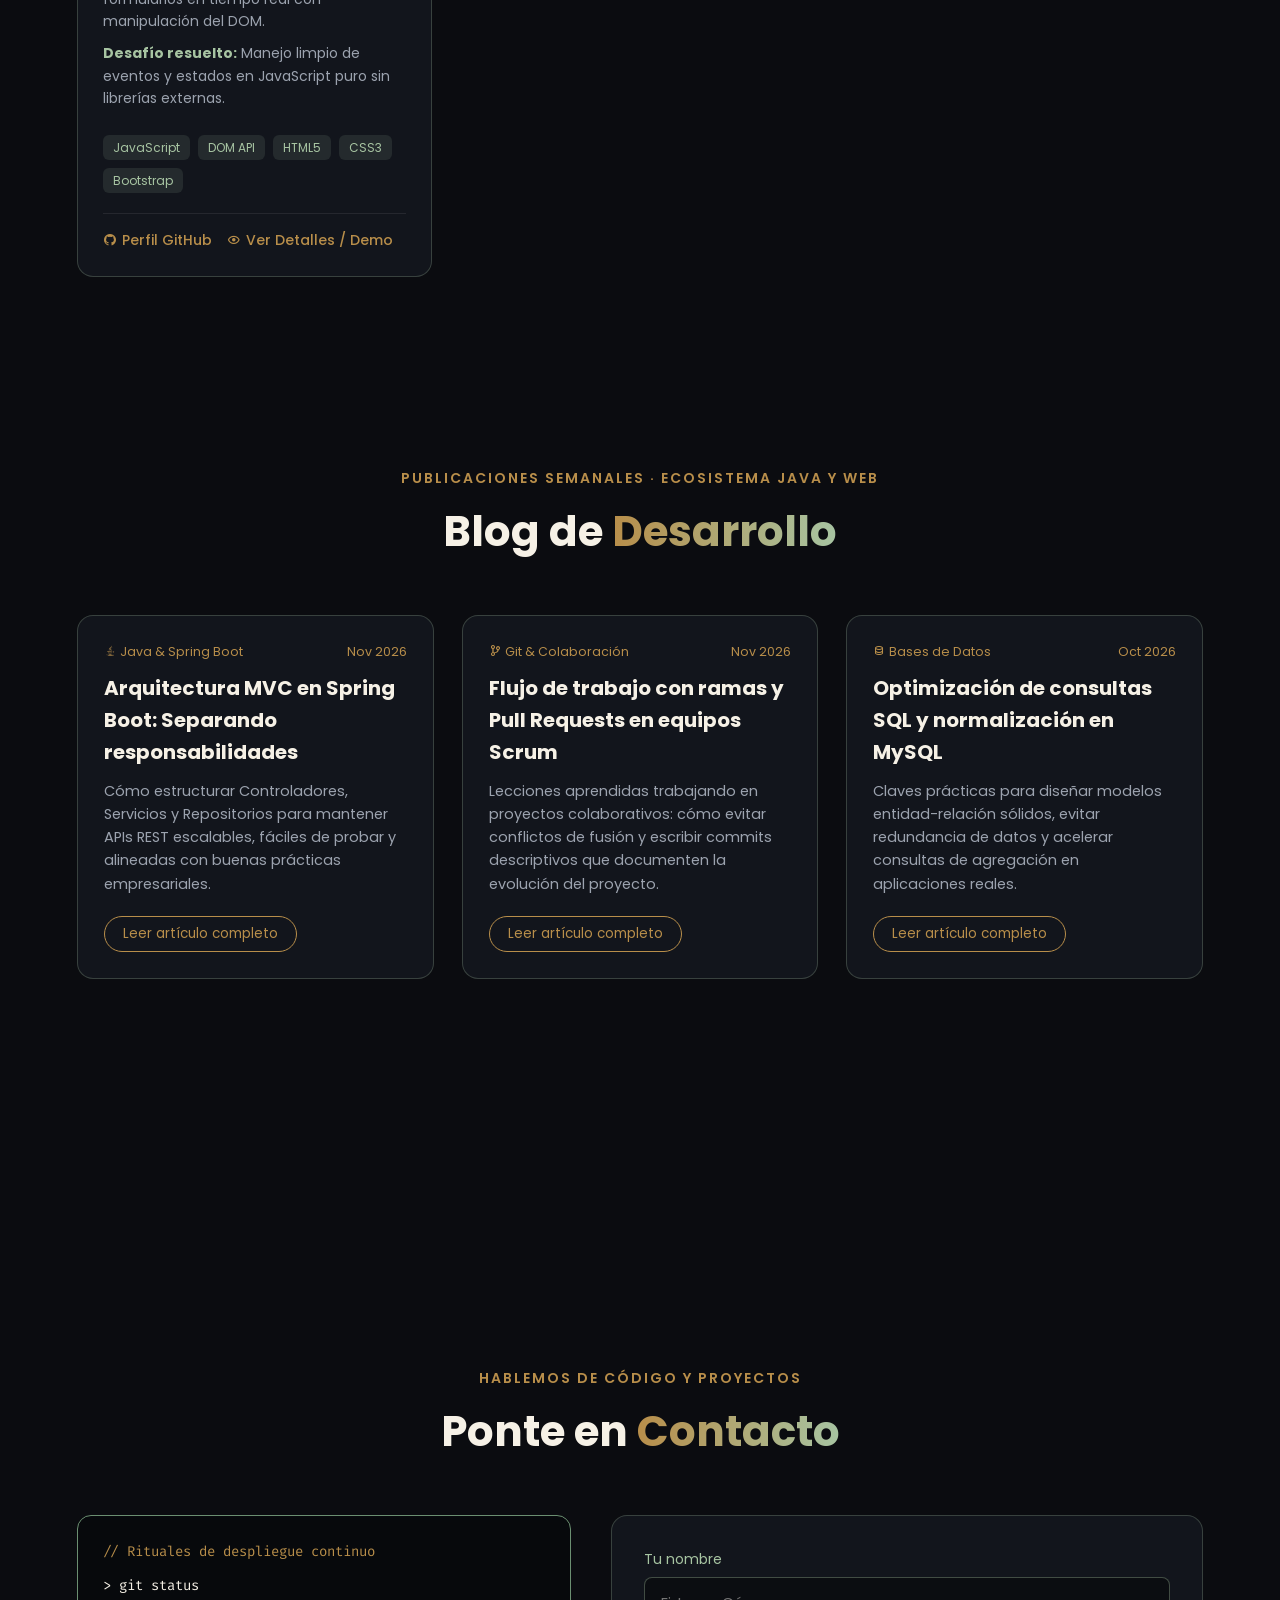
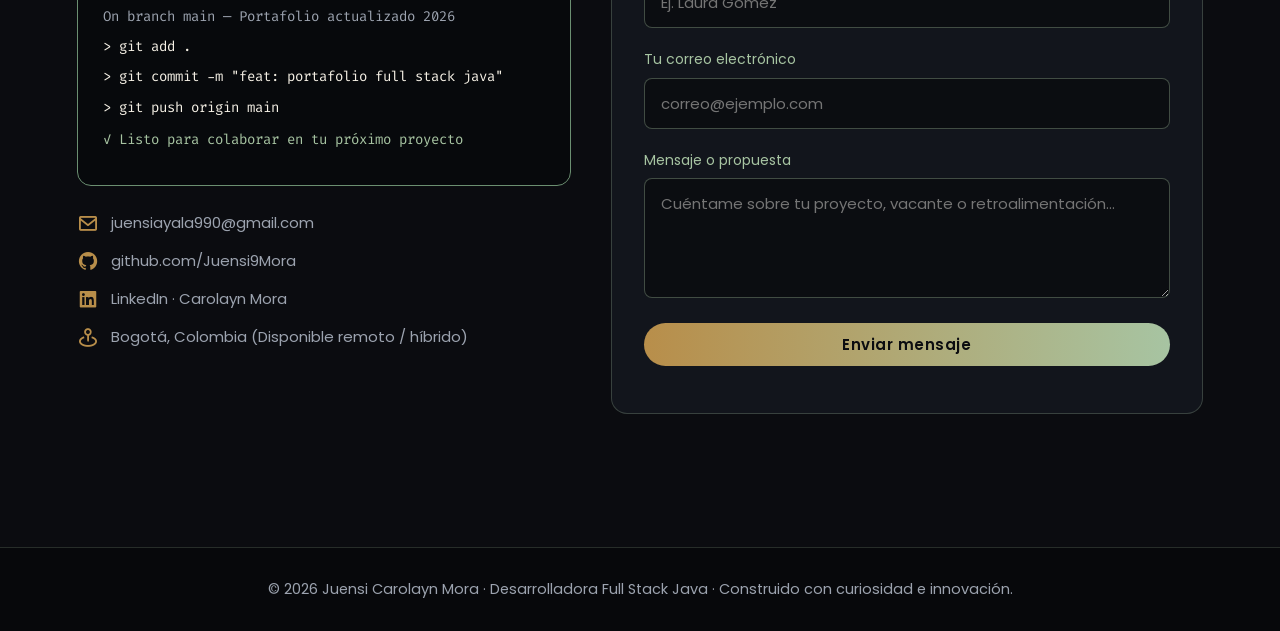
==== commit e85dd827: "index" ====
--- a/index.html
+++ b/index.html
@@ -1,247 +1,547 @@
 ﻿<!DOCTYPE html>
 <html lang="es">
 <head>
-  <meta charset="UTF-8">
-  <meta name="viewport" content="width=device-width, initial-scale=1">
-  <title>Carolayn Mora | Portafolio</title>
-
-  <!-- Bootstrap -->
-  <link href="https://cdn.jsdelivr.net/npm/bootstrap@5.3.3/dist/css/bootstrap.min.css" rel="stylesheet">
-  <!-- Fuentes de Google -->
-  <link href="https://fonts.googleapis.com/css2?family=Cormorant+Garamond:ital,wght@0,500;1,500&family=Inter:wght@400;500&display=swap" rel="stylesheet">
-  <!-- Mi CSS -->
-  <link rel="stylesheet" href="styles.css">
-</head>
-<body>
-
-  <!-- Menú -->
-  <nav class="navbar navbar-expand-md sticky-top barra">
-    <div class="container">
-      <a class="navbar-brand marca" href="#inicio">Dev. Carolayn Mora</a>
-      <button class="navbar-toggler" type="button" data-bs-toggle="collapse" data-bs-target="#menu">
-        <span class="navbar-toggler-icon"></span>
-      </button>
-      <div class="collapse navbar-collapse" id="menu">
-        <ul class="navbar-nav ms-auto">
-          <li class="nav-item"><a class="nav-link" href="#sobre-mi">Sobre mí</a></li>
-          <li class="nav-item"><a class="nav-link" href="#stack">Stack</a></li>
-          <li class="nav-item"><a class="nav-link" href="#proyectos">Proyectos</a></li>
-          <li class="nav-item"><a class="nav-link" href="#contacto">Contacto</a></li>
-        </ul>
-      </div>
+    <meta charset="UTF-8">
+    <meta name="viewport" content="width=device-width, initial-scale=1.0">
+    <title>Carolayn Mora | Desarrolladora Full Stack Java</title>
+    <!-- Boxicons & Google Fonts -->
+    <link href="https://unpkg.com/boxicons@2.1.4/css/boxicons.min.css" rel="stylesheet">
+    <link href="https://fonts.googleapis.com/css2?family=Poppins:wght@300;400;500;600;700;800&family=Fira+Code:wght@400;500&display=swap" rel="stylesheet">
+    <link rel="icon" type="img/png" href="./img/perfil.png">
+    <!--CSS -->
+    <link rel="stylesheet" href="../css/inicio.css">
+    </head>
+    <body>
+
+    <!-- ================= HEADER ================= -->
+    <header class="header">
+        <a href="#inicio" class="logo">
+        Carolayn <span class="gradiente-texto">Mora</span>
+        </a>
+
+        <i class="bx bx-menu" id="menu-icon"></i>
+
+        <nav class="navbar" id="navbar">
+        <a href="#inicio" class="active">Inicio</a>
+        <a href="#acerca">Acerca de mí</a>
+        <a href="#cv">CV y Stack</a>
+        <a href="#proyectos">Portafolio</a>
+        <a href="#blog">Blog</a>
+        <a href="#contacto">Contacto</a>
+        </nav>
+
+        <a href="#contacto" class="gradient-btn">Contáctame</a>
+    </header>
+
+    <!-- ================= 1. PÁGINA DE INICIO ================= -->
+    <section class="inicio" id="inicio">
+        <div class="inicio-contenido">
+        <div class="badge-disponible">
+            <span class="punto-verde"></span>
+            Disponible para proyectos y oportunidades Full Stack Java
+        </div>
+
+        <h1>Hola, soy <span class="gradiente-texto">Carolayn Mora</span></h1>
+        <h3>Desarrolladora Full Stack Java</h3>
+
+        <p>
+            Diseño, desarrollo e integro aplicaciones web escalables combinando una arquitectura 
+            backend robusta con <strong>Java, Spring Boot y APIs REST</strong> junto a interfaces 
+            dinámicas en <strong>JavaScript, HTML5, CSS3 y Bootstrap</strong>. Transformo requerimientos 
+            complejos en código limpio, probado y orientado a resultados.
+        </p>
+
+        <div class="datos-rapidos">
+            <span><i class="bx bx-map"></i> Bogotá, Colombia</span>
+            <span><i class="bx bx-envelope"></i> juensiayala990@gmail.com</span>
+        </div>
+
+        <div class="social-icons">
+            <a href="https://github.com/Juensi9Mora" target="_blank" rel="noopener noreferrer" aria-label="GitHub" title="GitHub">
+            <i class="bx bxl-github"></i>
+            </a>
+            <a href="https://www.linkedin.com/in/juensi-carolayn-mora-43a4671b9/" target="_blank" rel="noopener noreferrer" aria-label="LinkedIn" title="LinkedIn">
+            <i class="bx bxl-linkedin-square"></i>
+            </a>
+            <a href="#contacto" aria-label="Correo" title="Enviar correo">
+            <i class="bx bx-envelope"></i>
+            </a>
+        </div>
+
+        <div class="btn-group">
+            <a href="#proyectos" class="btn btn-principal">
+            <i class="bx bx-folder-open"></i> Ver Portafolio
+            </a>
+            <a href="#cv" class="btn btn-secundario">
+            <i class="bx bx-file"></i> Ver CV y Logros
+            </a>
+        </div>
+        </div>
+
+        <div class="inicio-visual">
+        <div class="inicio-img">
+            <img src="../img/perfil.png" alt="Foto de perfil de Carolayn Mora" onerror="this.src='https://api.dicebear.com/9.x/avataaars/svg?seed=CarolaynMora&backgroundColor=1e3d34'">
+        </div>
+
+        <div class="editor-alquimia">
+            <div class="editor-barra">
+            <div class="editor-dots"><span></span><span></span><span></span></div>
+            <span>transmutacion.js</span>
+            </div>
+            <pre>const ingredientes = {
+            backend: ['Java', 'Spring Boot', 'MySQL'],
+            frontend: ['JavaScript', 'Bootstrap'],
+            esencia: 'curiosidad y código limpio'
+            };
+
+            function transmutar(idea) {
+            return `${idea} -> Solución web escalable.`;
+            }</pre>
+                </div>
+                </div>
+            </section>
+
+    <!-- ================= 2. ACERCA DE MÍ ================= -->
+    <section id="acerca">
+        <div class="section-header">
+        <span class="section-sub">Mi historia y propósito</span>
+        <h2 class="section-title">Acerca de <span class="gradiente-texto">Mí</span></h2>
+        </div>
+
+        <div class="acerca-grid">
+        <div class="card-dark acerca-historia">
+            <h3>De la curiosidad a la arquitectura de software</h3>
+            <p>
+            Mi camino en el desarrollo de software nació de la curiosidad por entender cómo las ideas 
+            se convierten en herramientas digitales útiles. A lo largo de mi formación como 
+            <strong>Desarrolladora Full Stack Java</strong>, he evolucionado desde maquetar mis primeras 
+            interfaces en HTML y CSS hasta estructurar bases de datos relacionales en MySQL y construir 
+            APIs RESTful con Spring Boot bajo el patrón MVC.
+            </p>
+            <p>
+            Me apasiona el desarrollo backend por su rigor lógico y la posibilidad de optimizar procesos, 
+            sin perder de vista la experiencia de usuario y el diseño limpio. Disfruto colaborar en equipos 
+            ágiles (Scrum), documentar mis avances en GitHub con commits frecuentes y aprender de cada reto técnico.
+            </p>
+            <p>
+            <strong>¿Qué busco hoy?</strong> Integrarme a un equipo de desarrollo donde pueda aportar mis 
+            conocimientos en el ecosistema Java y frontend moderno, seguir creciendo profesionalmente y construir 
+            productos con impacto real.
+            </p>
+
+            <div class="etiquetas-grupo">
+            <span class="etiqueta">#FullStackJava</span>
+            <span class="etiqueta">#SpringBoot</span>
+            <span class="etiqueta">#CleanCode</span>
+            <span class="etiqueta">#ScrumAgile</span>
+            <span class="etiqueta">#AprendizajeContinuo</span>
+            </div>
+        </div>
+
+        <div class="card-dark tarjeta-perfil-rpg">
+            <div>
+            <span class="nivel-badge">DEV FULL STACK · LVL 26</span>
+            <h3 class="perfil-nombre">Juensi Carolayn Mora</h3>
+            <p class="perfil-rol">Alquimista del Código</p>
+            <p class="vidas">♥ ♥ ♥ ♥ ♥</p>
+            </div>
+
+            <div>
+            <p class="perfil-frase">
+                "Tecnología e ideas que se entrelazan con el código para convertir la lógica en soluciones funcionales."
+            </p>
+            <div class="exp-header">
+                <span>Progreso Full Stack</span>
+                <span>850 / 1000 EXP</span>
+            </div>
+            <div class="barra-fondo">
+                <div class="barra-relleno" style="width: 85%;"></div>
+            </div>
+            </div>
+        </div>
+        </div>
+    </section>
+
+    <!-- ================= 3. SECCIÓN DE CV ================= -->
+    <section id="cv">
+        <div class="section-header">
+        <span class="section-sub">Formación, experiencia y competencias</span>
+        <h2 class="section-title">Currículum <span class="gradiente-texto">Vitae</span></h2>
+        </div>
+
+        <div class="cv-grid">
+        <!-- Logros Académicos y Certificaciones -->
+        <div class="card-dark cv-columna">
+            <h3><i class="bx bxs-graduation"></i> Formación y Certificaciones</h3>
+
+            <div class="timeline-item">
+            <span class="timeline-fecha">2026 · Bootcamp Intensivo</span>
+            <h4>Desarrolladora Full Stack Java</h4>
+            <p class="timeline-lugar">Generation Colombia (Cohorte 14)</p>
+            <p>
+                Desarrollo integral de aplicaciones web con Java, Spring Boot, MySQL, JavaScript, 
+                HTML5, CSS3 y Bootstrap. Aplicación práctica mediante proyectos colaborativos bajo 
+                metodología Scrum y control de versiones con Git/GitHub.
+            </p>
+            </div>
+
+        <!-- Experiencia Práctica y Aplicaciones -->
+        <div class="card-dark cv-columna">
+            <h3><i class="bx bx-briefcase-alt-2"></i> Experiencia Práctica y Roles</h3>
+
+            <div class="timeline-item">
+            <span class="timeline-fecha">2026 · Proyecto Integrador</span>
+            <h4>Product Owner & Desarrolladora Full Stack — Mi Cancha</h4>
+            <p class="timeline-lugar">Equipo Ágil Scrum (4 integrantes)</p>
+            <p>
+                Lideré la definición de historias de usuario, prototipado en Figma y desarrollo 
+                frontend/backend de una plataforma binacional (Colombia-Perú) de reserva de espacios deportivos.
+            </p>
+            </div>
+
+            <div class="timeline-item">
+            <span class="timeline-fecha">2026 · Hackathon & Desarrollo Web</span>
+            <h4>Desarrolladora Frontend — TrendyShop & Compañeros de Vida</h4>
+            <p class="timeline-lugar">Proyectos Colaborativos en GitHub</p>
+            <p>
+                Implementación de lógica de carrito persistente con LocalStorage, modularización 
+                de componentes HTML/JS y diseño responsivo centrado en accesibilidad.
+            </p>
+            </div>
+
+            <div class="timeline-item">
+            <span class="timeline-fecha">2026 · Laboratorio de Bases de Datos</span>
+            <h4>Diseño y Optimización SQL</h4>
+            <p class="timeline-lugar">Aplicación práctica académica</p>
+            <p>
+                Creación de esquemas normalizados en MySQL, consultas de agregación complejas y 
+                validación de integridad referencial para sistemas de gestión.
+            </p>
+            </div>
+        </div>
+        </div>
+
+        <!-- Habilidades Técnicas y de Comportamiento -->
+        <div class="skills-wrapper">
+        <div class="card-dark">
+            <h3 class="subtitulo-card">Habilidades Técnicas (Stack)</h3>
+            <div class="tech-grid">
+            <div class="tech-card">
+                <img src="https://cdn.jsdelivr.net/gh/devicons/devicon/icons/java/java-original.svg" alt="Java">
+                <p>Java</p>
+            </div>
+            <div class="tech-card">
+                <img src="https://cdn.jsdelivr.net/gh/devicons/devicon/icons/spring/spring-original.svg" alt="Spring Boot">
+                <p>Spring Boot</p>
+            </div>
+            <div class="tech-card">
+                <img src="https://cdn.jsdelivr.net/gh/devicons/devicon/icons/mysql/mysql-original.svg" alt="MySQL">
+                <p>MySQL</p>
+            </div>
+            <div class="tech-card">
+                <img src="https://cdn.jsdelivr.net/gh/devicons/devicon/icons/javascript/javascript-original.svg" alt="JavaScript">
+                <p>JavaScript</p>
+            </div>
+            <div class="tech-card">
+                <img src="https://cdn.jsdelivr.net/gh/devicons/devicon/icons/html5/html5-original.svg" alt="HTML5">
+                <p>HTML5</p>
+            </div>
+            <div class="tech-card">
+                <img src="https://cdn.jsdelivr.net/gh/devicons/devicon/icons/css3/css3-original.svg" alt="CSS3">
+                <p>CSS3</p>
+            </div>
+            <div class="tech-card">
+                <img src="https://cdn.jsdelivr.net/gh/devicons/devicon/icons/bootstrap/bootstrap-original.svg" alt="Bootstrap">
+                <p>Bootstrap</p>
+            </div>
+            <div class="tech-card">
+                <img src="https://cdn.jsdelivr.net/gh/devicons/devicon/icons/git/git-original.svg" alt="Git">
+                <p>Git / Fork</p>
+            </div>
+            <div class="tech-card">
+                <img src="https://cdn.jsdelivr.net/gh/devicons/devicon/icons/github/github-original.svg" alt="GitHub" class="icon-invert">
+                <p>GitHub</p>
+            </div>
+            <div class="tech-card">
+                <img src="https://cdn.jsdelivr.net/gh/devicons/devicon/icons/figma/figma-original.svg" alt="Figma">
+                <p>Figma</p>
+            </div>
+            </div>
+        </div>
+
+        <div class="card-dark">
+            <h3 class="subtitulo-card">Habilidades de Comportamiento</h3>
+            <ul class="soft-skills-list">
+            <li><i class="bx bx-check-circle"></i> <span><strong>Trabajo colaborativo y Scrum:</strong> Experiencia 
+                coordinando sprints, revisiones de código (Pull Requests) y entregas iterativas.</span></li>
+            <li><i class="bx bx-check-circle"></i> <span><strong>Resolución estructurada de problemas:</strong> Descomposición 
+                de problemas complejos en módulos lógicos y mantenibles.</span></li>
+            <li><i class="bx bx-check-circle"></i> <span><strong>Comunicación asertiva:</strong> Capacidad 
+                para traducir necesidades de negocio en especificaciones técnicas claras.</span></li>
+            <li><i class="bx bx-check-circle"></i> <span><strong>Mentalidad de crecimiento:</strong> Adaptabilidad 
+                rápida a nuevas herramientas, frameworks y retroalimentación de mentores.</span></li>
+            </ul>
+        </div>
+        </div>
+    </section>
+
+    <!-- ================= 4. PORTAFOLIO DE PROYECTOS ================= -->
+    <section id="proyectos">
+        <div class="section-header">
+        <span class="section-sub">Calidad, arquitectura y colaboración</span>
+        <h2 class="section-title">Proyectos <span class="gradiente-texto">Destacados</span></h2>
+        </div>
+
+        <div class="filtros-proyectos">
+        <button class="filtro-btn activo" data-filtro="todos">Todos</button>
+        <button class="filtro-btn" data-filtro="colaborativo">Colaborativos</button>
+        <button class="filtro-btn" data-filtro="personal">Personales</button>
+        </div>
+
+        <div class="proyectos-grid">
+        <!-- Proyecto 1 -->
+        <article class="proyecto-card" data-categoria="colaborativo">
+            <div class="proyecto-preview">
+            <span class="proyecto-tipo">Colaborativo · Equipo G1</span>
+            <i class="bx bx-football"></i>
+            <span class="preview-caption">Plataforma de Reservas Deportivas</span>
+            </div>
+            <div class="proyecto-body">
+            <h3>Mi Cancha</h3>
+            <p class="proyecto-detalle"><strong>Propósito:</strong> Plataforma web para gestionar 
+                reservas de canchas deportivas entre Colombia y Perú, centralizando horarios y disponibilidad.</p>
+            <p class="proyecto-detalle"><strong>Mi contribución:</strong> Rol de Product Owner, 
+                diseño de wireframes en Figma, estructura de navegación y lógica de validación de formularios.</p>
+            <p class="proyecto-detalle"><strong>Desafío resuelto:</strong> Sincronizar flujos de reserva 
+                multi-país manteniendo una interfaz intuitiva y responsiva.</p>
+            <div class="proyecto-techs">
+                <span>HTML5</span><span>CSS3</span><span>JavaScript</span><span>Bootstrap</span><span>Figma</span><span>Git</span>
+            </div>
+            <div class="proyecto-links">
+                <a href="https://github.com/Juensi9Mora/Proyecto-Final-Grupo1" target="_blank" rel="noopener noreferrer">
+                <i class="bx bxl-github"></i> Código Fuente
+                </a>
+                <button type="button" data-modal="micancha">
+                <i class="bx bx-show"></i> Ver Detalles / Demo
+                </button>
+            </div>
+            </div>
+        </article>
+
+        <!-- Proyecto 2 -->
+        <article class="proyecto-card" data-categoria="colaborativo">
+            <div class="proyecto-preview">
+            <span class="proyecto-tipo">Colaborativo · Hackathon</span>
+            <i class="bx bx-shopping-bag"></i>
+            <span class="preview-caption">E-Commerce con Carrito Persistente</span>
+            </div>
+            <div class="proyecto-body">
+            <h3>TrendyShop</h3>
+            <p class="proyecto-detalle"><strong>Propósito:</strong> Tienda en línea desarrollada durante hackathon 
+                para ofrecer catálogo dinámico y gestión de compras sin pérdida de datos al recargar.</p>
+            <p class="proyecto-detalle"><strong>Mi contribución:</strong> Implementación del almacenamiento 
+                persistente del carrito mediante LocalStorage y maquetación responsiva.</p>
+            <p class="proyecto-detalle"><strong>Desafío resuelto:</strong> Actualización en tiempo real de cantidades 
+                y subtotales sin dependencias de servidor externo.</p>
+            <div class="proyecto-techs">
+                <span>JavaScript ES6</span><span>LocalStorage</span><span>HTML5</span><span>CSS3</span><span>Bootstrap</span>
+            </div>
+            <div class="proyecto-links">
+                <a href="https://github.com/JBoncho/Hackathon-1" target="_blank" rel="noopener noreferrer">
+                <i class="bx bxl-github"></i> Código Fuente
+                </a>
+                <button type="button" data-modal="trendyshop">
+                <i class="bx bx-show"></i> Ver Detalles / Demo
+                </button>
+            </div>
+            </div>
+        </article>
+
+        <!-- Proyecto 3 -->
+        <article class="proyecto-card" data-categoria="colaborativo">
+            <div class="proyecto-preview">
+            <span class="proyecto-tipo">Colaborativo · Equipo G8</span>
+            <i class="bx bxs-dog"></i>
+            <span class="preview-caption">Portal de Adopción y Refugio</span>
+            </div>
+            <div class="proyecto-body">
+            <h3>Compañeros de Vida</h3>
+            <p class="proyecto-detalle"><strong>Propósito:</strong> Blog y plataforma informativa para conectar 
+                refugios de animales con adoptantes responsables y canalizar donaciones.</p>
+            <p class="proyecto-detalle"><strong>Mi contribución:</strong> Modularización de componentes reutilizables 
+                (navbar y footer) mediante carga dinámica en JavaScript.</p>
+            <p class="proyecto-detalle"><strong>Desafío resuelto:</strong> Evitar duplicación de código HTML entre 
+                múltiples vistas manteniendo consistencia visual.</p>
+            <div class="proyecto-techs">
+                <span>HTML5</span><span>CSS3</span><span>JavaScript</span><span>Bootstrap</span><span>GitHub</span>
+            </div>
+            <div class="proyecto-links">
+                <a href="https://github.com/Juensi9Mora/GRUPO-8" target="_blank" rel="noopener noreferrer">
+                <i class="bx bxl-github"></i> Código Fuente
+                </a>
+                <button type="button" data-modal="companeros">
+                <i class="bx bx-show"></i> Ver Detalles / Demo
+                </button>
+            </div>
+            </div>
+        </article>
+
+        <!-- Proyecto 4 -->
+        <article class="proyecto-card" data-categoria="personal">
+            <div class="proyecto-preview">
+            <span class="proyecto-tipo">Personal</span>
+            <i class="bx bx-task"></i>
+            <span class="preview-caption">Gestión Ágil de Tareas</span>
+            </div>
+            <div class="proyecto-body">
+            <h3>Planificador de Tareas</h3>
+            <p class="proyecto-detalle"><strong>Propósito:</strong> Aplicación web personal para organizar 
+                pendientes diarios por prioridad y estado de avance.</p>
+            <p class="proyecto-detalle"><strong>Características:</strong> Creación, filtrado, marcado de 
+                completado y validación de formularios en tiempo real con manipulación del DOM.</p>
+            <p class="proyecto-detalle"><strong>Desafío resuelto:</strong> Manejo limpio de eventos 
+                y estados en JavaScript puro sin librerías externas.</p>
+            <div class="proyecto-techs">
+                <span>JavaScript</span><span>DOM API</span><span>HTML5</span><span>CSS3</span><span>Bootstrap</span>
+            </div>
+            <div class="proyecto-links">
+                <a href="https://github.com/Juensi9Mora" target="_blank" rel="noopener noreferrer">
+                <i class="bx bxl-github"></i> Perfil GitHub
+                </a>
+                <button type="button" data-modal="planificador">
+                <i class="bx bx-show"></i> Ver Detalles / Demo
+                </button>
+            </div>
+            </div>
+        </article>
+        </div>
+    </section>
+
+    <!-- ================= 5. SECCIÓN DE BLOG TÉCNICO ================= -->
+    <section id="blog">
+        <div class="section-header">
+        <span class="section-sub">Publicaciones semanales · Ecosistema Java y Web</span>
+        <h2 class="section-title">Blog de <span class="gradiente-texto">Desarrollo</span></h2>
+        </div>
+
+        <div class="blog-grid">
+        <article class="blog-card">
+            <div>
+            <div class="blog-meta">
+                <span><i class="bx bxl-java"></i> Java & Spring Boot</span>
+                <span>Nov 2026</span>
+            </div>
+            <h3>Arquitectura MVC en Spring Boot: Separando responsabilidades</h3>
+            <p>
+                Cómo estructurar Controladores, Servicios y Repositorios para mantener APIs REST 
+                escalables, fáciles de probar y alineadas con buenas prácticas empresariales.
+            </p>
+            </div>
+            <button type="button" class="leer-mas-btn" data-modal="blog1">Leer artículo completo</button>
+        </article>
+
+        <article class="blog-card">
+            <div>
+            <div class="blog-meta">
+                <span><i class="bx bx-git-branch"></i> Git & Colaboración</span>
+                <span>Nov 2026</span>
+            </div>
+            <h3>Flujo de trabajo con ramas y Pull Requests en equipos Scrum</h3>
+            <p>
+                Lecciones aprendidas trabajando en proyectos colaborativos: cómo evitar conflictos de 
+                fusión y escribir commits descriptivos que documenten la evolución del proyecto.
+            </p>
+            </div>
+            <button type="button" class="leer-mas-btn" data-modal="blog2">Leer artículo completo</button>
+        </article>
+
+        <article class="blog-card">
+            <div>
+            <div class="blog-meta">
+                <span><i class="bx bx-data"></i> Bases de Datos</span>
+                <span>Oct 2026</span>
+            </div>
+            <h3>Optimización de consultas SQL y normalización en MySQL</h3>
+            <p>
+                Claves prácticas para diseñar modelos entidad-relación sólidos, evitar redundancia de 
+                datos y acelerar consultas de agregación en aplicaciones reales.
+            </p>
+            </div>
+            <button type="button" class="leer-mas-btn" data-modal="blog3">Leer artículo completo</button>
+        </article>
+        </div>
+    </section>
+
+    <!-- ================= 6. CONTACTO Y TERMINAL ================= -->
+    <section id="contacto">
+        <div class="section-header">
+        <span class="section-sub">Hablemos de código y proyectos</span>
+        <h2 class="section-title">Ponte en <span class="gradiente-texto">Contacto</span></h2>
+        </div>
+
+        <div class="contacto-grid">
+        <div>
+            <div class="terminal-box">
+            <p class="terminal-comentario">// Rituales de despliegue continuo</p>
+            <p>&gt; git status</p>
+            <p class="terminal-muted">On branch main — Portafolio actualizado 2026</p>
+            <p>&gt; git add .</p>
+            <p>&gt; git commit -m "feat: portafolio full stack java"</p>
+            <p>&gt; git push origin main</p>
+            <p class="ok">✓ Listo para colaborar en tu próximo proyecto</p>
+            </div>
+
+            <div class="contacto-info-list">
+            <a href="mailto:juensiayala990@gmail.com">
+                <i class="bx bx-envelope"></i> juensiayala990@gmail.com
+            </a>
+            <a href="https://github.com/Juensi9Mora" target="_blank" rel="noopener noreferrer">
+                <i class="bx bxl-github"></i> github.com/Juensi9Mora
+            </a>
+            <a href="https://www.linkedin.com/in/juensi-carolayn-mora-43a4671b9/" target="_blank" rel="noopener noreferrer">
+                <i class="bx bxl-linkedin-square"></i> LinkedIn · Carolayn Mora
+            </a>
+            <div>
+                <i class="bx bx-map-pin"></i> Bogotá, Colombia (Disponible remoto / híbrido)
+            </div>
+            </div>
+        </div>
+
+        <form id="formulario" class="formulario-contacto" novalidate>
+            <div class="form-grupo">
+            <label for="nombre">Tu nombre</label>
+            <input type="text" id="nombre" class="form-control" placeholder="Ej. Laura Gómez" required>
+            </div>
+            <div class="form-grupo">
+            <label for="correo">Tu correo electrónico</label>
+            <input type="email" id="correo" class="form-control" placeholder="correo@ejemplo.com" required>
+            </div>
+            <div class="form-grupo">
+            <label for="mensaje">Mensaje o propuesta</label>
+            <textarea id="mensaje" rows="4" class="form-control" placeholder="Cuéntame sobre tu proyecto, vacante o retroalimentación..." required></textarea>
+            </div>
+            <button type="submit" class="gradient-btn btn-full">
+            Enviar mensaje
+            </button>
+            <p id="respuesta" role="alert"></p>
+        </form>
+        </div>
+    </section>
+
+    <!-- ================= MODAL DINÁMICO ================= -->
+    <div class="modal-overlay" id="modal">
+        <div class="modal-contenido">
+        <button type="button" class="cerrar-modal" id="cerrar-modal" aria-label="Cerrar ventana">&times;</button>
+        <div id="modal-cuerpo"></div>
+        </div>
     </div>
-  </nav>
-
-  <!-- Inicio -->
-  <header id="inicio" class="container seccion">
-    <div class="row align-items-center">
-      <div class="col-lg-5 mb-4">
-        <p class="subtitulo">Atelier digital de alquimia</p>
-        <h1>Una desarrolladora que convierte el código en alquimia.</h1>
-        <p>Desarrolladora Full Stack en formación. Me gusta convertir ideas en páginas web con lógica clara.</p>
-        <a href="#proyectos" class="boton">Ver proyectos</a>
-      </div>
-      <div class="col-lg-7">
-        <div class="editor">
-          <!-- Se valida barra tipo terminal -->
-          <div class="editor-barra">transmutacion.js</div>
-  <pre>const ingredientes = {
-  logica: 'JavaScript',
-  esencia: 'curiosidad',
-  cuidado: 100
-  };
-
-  function transmutar() {
-  return 'El código florece.';
-  }</pre>
-        </div>
-      </div>
-    </div>
-  </header>
-
-  <!-- Sobre mí -->
-  <section id="sobre-mi" class="container seccion">
-    <!-- Revisar distribucion de pesos de tarjetas  -->
-    <main class="container mt-5 mb-5">
-        <div class="row g-4 align-items-center">
-    <div class="row">
-        <div class="tarjeta">
-    <h2>Sobre mí</h2>
-    <h3>Soy desarrolladora Full Stack Java con experiencia en el diseño, desarrollo e integración de aplicaciones web escalables. Especializada en la construcción de arquitectura backend sólida con Java, Spring Boot y APIs REST, complementada con desarrollo frontend en JavaScript. Competente en la gestión de bases de datos relacionales (MySQL) y control de versiones con Git/GitHub(Fork). 
-      Aplicando buenas prácticas de software, arquitectura MVC y metodologías ágiles para entregar código limpio, optimizado y orientado a resultados.</h3>
-        </div>
-      </div>
-      <div class="col-12 col-md-4 text-center">
-    <div class="row">
-        <div class="tarjeta">
-          <!-- Renderizar img -->
-          <img src="img/perfil.png" alt="Foto de perfil" class="avatar">
-          <h3>Juensi Carolayn</h3>
-          <p class="mini">Dev · Creadora</p>
-          <p>Tecnología e ideas que se entrelazan con el código y convierten la lógica en algo mágico.</p>
-          <span class="etiqueta">#fullstack</span>
-          <span class="etiqueta">#web</span>
-          <span class="etiqueta">#aprendiendo</span>
-        </div>
-      </div>
-      <div class="col-12 col-md-4 text-center">
-        <div class="tarjeta">
-          <h3>Nivel <span class="nivel">LVL 21</span></h3>
-          <p class="mini">Alquimista del código</p>
-          <p class="vidas">♥ ♥ ♥ ♥</p>
-          <div class="barra-fondo">
-            <div class="barra-relleno" style="width: 70%;"></div>
-          </div>
-          <p class="mini">EXP 700 / 1000</p>
-        </div>
-      </div>
-    </div>
-    </main>
-  </section>
-
-  <!-- Logos tecnologia -->
-  <section id="logo" class="container seccion">
-    <h2>Conocimiento Tecnológico</h2>
-
-    <div class="row">
-      <div class="col-6 col-md-3 mb-3">
-        <div class="tech">
-          <img src="https://cdn.jsdelivr.net/gh/devicons/devicon/icons/html5/html5-original.svg" alt="HTML">
-          <p>HTML</p>
-        </div>
-      </div>
-      <div class="col-6 col-md-3 mb-3">
-        <div class="tech">
-          <img src="https://cdn.jsdelivr.net/gh/devicons/devicon/icons/css3/css3-original.svg" alt="CSS">
-          <p>CSS</p>
-        </div>
-      </div>
-      <div class="col-6 col-md-3 mb-3">
-        <div class="tech">
-          <img src="https://cdn.jsdelivr.net/gh/devicons/devicon/icons/javascript/javascript-original.svg" alt="JavaScript">
-          <p>JavaScript</p>
-        </div>
-      </div>
-      <div class="col-6 col-md-3 mb-3">
-        <div class="tech">
-          <img src="https://cdn.jsdelivr.net/gh/devicons/devicon/icons/bootstrap/bootstrap-original.svg" alt="Bootstrap">
-          <p>Bootstrap</p>
-        </div>
-      </div>
-      <div class="col-6 col-md-3 mb-3">
-        <div class="tech">
-          <img src="https://cdn.jsdelivr.net/gh/devicons/devicon/icons/git/git-original.svg" alt="Git">
-          <p>Git</p>
-        </div>
-      </div>
-      <div class="col-6 col-md-3 mb-3">
-        <div class="tech">
-          <img src="https://cdn.jsdelivr.net/gh/devicons/devicon/icons/github/github-original.svg" alt="GitHub">
-          <p>GitHub</p>
-        </div>
-      </div>
-      <div class="col-6 col-md-3 mb-3">
-        <div class="tech">
-          <img src="https://cdn.jsdelivr.net/gh/devicons/devicon/icons/figma/figma-original.svg" alt="Figma">
-          <p>Figma</p>
-        </div>
-      </div>
-      <div class="col-6 col-md-3 mb-3">
-        <div class="tech">
-          <img src="https://cdn.jsdelivr.net/gh/devicons/devicon/icons/vscode/vscode-original.svg" alt="VS Code">
-          <p>VS Code</p>
-        </div>
-      </div>
-    </div>
-
-    <h3 class="mt-4">Habilidades</h3>
-<!-- Revisar estilos o animaciones en las barras de relleno penidente agregar JAVA -->
-    <p class="hab-nombre">HTML y CSS</p>
-    <div class="barra-fondo"><div class="barra-relleno" style="width: 80%;"></div></div>
-
-    <p class="hab-nombre">JavaScript</p>
-    <div class="barra-fondo"><div class="barra-relleno" style="width: 65%;"></div></div>
-
-    <p class="hab-nombre">Bootstrap</p>
-    <div class="barra-fondo"><div class="barra-relleno" style="width: 75%;"></div></div>
-
-    <p class="hab-nombre">Git y GitHub</p>
-    <div class="barra-fondo"><div class="barra-relleno" style="width: 60%;"></div></div>
-  </section>
-
-  <!-- Proyectos -->
-  <section id="proyectos" class="container seccion">
-    <h2>Proyectos</h2>
-    <div class="row">
-      <div class="col-md-6 mb-4">
-        <div class="tarjeta">
-          <h3>Mi Cancha</h3>
-          <p>Página de reservas de canchas deportivas entre Colombia y Perú.</p>
-          <p class="mini">HTML · CSS · JavaScript · Bootstrap</p>
-          <a href="https://github.com/Juensi9Mora/Proyecto-Final-Grupo1.git">Ver en GitHub</a>
-        </div>
-      </div>
-      <div class="col-md-6 mb-4">
-        <div class="tarjeta">
-          <h3>TrendyShop</h3>
-          <p>Tienda en línea con carrito de compras guardado en localStorage, trabjo realizado en equipo.</p>
-          <p class="mini">HTML · CSS · JavaScript · Bootstrap</p>
-          <a href="https://github.com/JBoncho/Hackathon-1.git">Ver en GitHub</a>
-        </div>
-      </div>
-      <div class="col-md-6 mb-4">
-        <div class="tarjeta">
-          <h3>Planificador de tareas</h3>
-          <p>Tablero de tareas con formulario hecho con Bootstrap.</p>
-          <p class="mini">HTML · CSS · JavaScript · Bootstrap </p>
-          <a href="#">Ver en GitHub</a>
-        </div>
-      </div>
-      <div class="col-md-6 mb-4">
-        <div class="tarjeta">
-          <h3>Compañeros de Vida</h3>
-          <p>Blog de adopción de mascotas hecho en equipo.</p>
-          <p class="mini">HTML · CSS · Bootstrap</p>
-          <a href="https://github.com/Juensi9Mora/GRUPO-8.git">Ver en GitHub</a>
-        </div>
-      </div>
-    </div>
-  </section>
-
-  <!-- Terminal -->
-  <section class="container seccion">
-    <h2>Rituales de terminal</h2>
-    <div class="terminal">
-      <p>&gt; git add .</p>
-      <p>&gt; git commit -m "mi portafolio"</p>
-      <p>&gt; git push origin main</p>
-      <p class="ok">✓ Cambios enviados a GitHub</p>
-    </div>
-  </section>
-
-  <!-- Contacto -->
-  <section id="contacto" class="container seccion">
-    <h2>Contacto</h2>
-    <form id="formulario">
-      <div class="mb-3">
-        <input type="text" id="nombre" class="form-control" placeholder="Tu nombre">
-      </div>
-      <div class="mb-3">
-        <input type="email" id="correo" class="form-control" placeholder="Tu correo">
-      </div>
-      <div class="mb-3">
-        <textarea id="mensaje" rows="4" class="form-control" placeholder="Tu mensaje"></textarea>
-      </div>
-      <button type="submit" class="boton">Enviar mensaje</button>
-      <p id="respuesta"></p>
-    </form>
-  </section>
-
-  <footer class="pie">
-    <p>© 2026 Carolayn Mora · Desde la curiosidad y la inovacion</p>
-  </footer>
-
-  <script src="https://cdn.jsdelivr.net/npm/bootstrap@5.3.3/dist/js/bootstrap.bundle.min.js"></script>
-  <script src="script.js"></script>
+
+    <!-- ================= FOOTER ================= -->
+    <footer class="footer">
+        <p>© 2026 Juensi Carolayn Mora · Desarrolladora Full Stack Java · Construido con curiosidad e innovación.</p>
+    </footer>
+
+    <!-- Tu JS -->
+    <script src="../js/inicio.js"></script>
 </body>
 </html>
--- a/css/inicio.css
+++ b/css/inicio.css
@@ -0,0 +1,1053 @@
+﻿* {
+    margin: 0;
+    padding: 0;
+    box-sizing: border-box;
+    text-decoration: none;
+    scroll-behavior: smooth;
+    font-family: "Poppins", sans-serif;
+    }
+
+    :root {
+    /* Colores de mi paleta de Figma (inicio.css) */
+    --verde-jade: #1E3D34;
+    --verde-salvia: #6B8F71;
+    --verde-claro: #A7C4A2;
+    --crema: #F6F1E6;
+    --ciruela: #6E4A7E;
+    --dorado: #B88E4A;
+    --carbon: #0b0c10;
+    --carbon-card: #12151c;
+    --texto-secundario: #9ca3af;
+    }
+
+    html {
+    font-size: 62.5%;
+    overflow-x: hidden;
+    }
+
+    body {
+    background: var(--carbon);
+    color: var(--crema);
+    line-height: 1.6;
+    }
+
+    /* ================= HEADER & NAVBAR ================= */
+    .header {
+    position: fixed;
+    width: 100%;
+    top: 0;
+    left: 0;
+    padding: 2rem 6%;
+    background: rgba(11, 12, 16, 0.85);
+    backdrop-filter: blur(12px);
+    -webkit-backdrop-filter: blur(12px);
+    display: flex;
+    justify-content: space-between;
+    align-items: center;
+    z-index: 1000;
+    border-bottom: 1px solid rgba(167, 196, 162, 0.25);
+    }
+
+    #menu-icon {
+    font-size: 3.5rem;
+    color: var(--verde-claro);
+    display: none;
+    cursor: pointer;
+    }
+
+    .logo {
+    font-size: 2.6rem;
+    color: var(--verde-claro);
+    font-weight: 800;
+    cursor: pointer;
+    transition: 0.3s ease-in-out;
+    }
+
+    .logo:hover {
+    transform: scale(1.05);
+    }
+
+    .gradiente-texto {
+    background: linear-gradient(270deg, var(--verde-claro), var(--dorado));
+    background-clip: text;
+    -webkit-background-clip: text;
+    color: transparent;
+    }
+
+    .navbar {
+    display: flex;
+    align-items: center;
+    gap: 2.8rem;
+    }
+
+    .navbar a {
+    font-size: 1.6rem;
+    color: var(--verde-claro);
+    font-weight: 500;
+    transition: 0.3s ease-in-out;
+    border-bottom: 2px solid transparent;
+    padding-bottom: 0.3rem;
+    }
+
+    .navbar a:hover,
+    .navbar a.active {
+    color: var(--crema);
+    border-bottom: 2px solid var(--dorado);
+    }
+
+    .gradient-btn {
+    font-size: 1.5rem;
+    font-weight: 600;
+    padding: 1rem 2.2rem;
+    border-radius: 3rem;
+    background: linear-gradient(270deg, var(--verde-claro), var(--dorado));
+    letter-spacing: 0.5px;
+    cursor: pointer;
+    transition: 0.3s ease-in-out;
+    color: var(--carbon);
+    border: none;
+    white-space: nowrap;
+    display: inline-block;
+    }
+
+    .gradient-btn:hover {
+    transform: scale(1.05);
+    box-shadow: 0 0 20px rgba(184, 142, 74, 0.4);
+    }
+
+    .btn-full {
+    width: 100%;
+    text-align: center;
+    }
+
+    /* ================= SECCIONES GENERALES ================= */
+    section {
+    min-height: 100vh;
+    padding: 12rem 6% 7rem 6%;
+    }
+
+    .section-header {
+    text-align: center;
+    margin-bottom: 5rem;
+    }
+
+    .section-sub {
+    font-size: 1.4rem;
+    text-transform: uppercase;
+    letter-spacing: 2px;
+    color: var(--dorado);
+    font-weight: 600;
+    display: block;
+    margin-bottom: 0.8rem;
+    }
+
+    .section-title {
+    font-size: 4.2rem;
+    font-weight: 700;
+    color: var(--crema);
+    }
+
+    /* ================= INICIO (HERO) ================= */
+    .inicio {
+    display: flex;
+    align-items: center;
+    justify-content: space-between;
+    gap: 6rem;
+    padding-top: 14rem;
+    }
+
+    .inicio-contenido {
+    flex: 1.2;
+    display: flex;
+    flex-direction: column;
+    align-items: flex-start;
+    }
+
+    .badge-disponible {
+    display: inline-flex;
+    align-items: center;
+    gap: 0.8rem;
+    background: rgba(30, 61, 52, 0.5);
+    border: 1px solid var(--verde-claro);
+    padding: 0.6rem 1.6rem;
+    border-radius: 3rem;
+    font-size: 1.3rem;
+    color: var(--verde-claro);
+    margin-bottom: 1.5rem;
+    }
+
+    .punto-verde {
+    width: 8px;
+    height: 8px;
+    background: #4ade80;
+    border-radius: 50%;
+    box-shadow: 0 0 8px #4ade80;
+    }
+
+    .inicio-contenido h1 {
+    font-size: 5.8rem;
+    font-weight: 700;
+    margin: 0.5rem 0 1rem 0;
+    line-height: 1.15;
+    color: var(--crema);
+    }
+
+    .inicio-contenido h3 {
+    font-size: 2.6rem;
+    font-weight: 600;
+    color: var(--verde-claro);
+    margin-bottom: 1.5rem;
+    }
+
+    .inicio-contenido p {
+    font-size: 1.6rem;
+    font-weight: 400;
+    line-height: 1.8;
+    color: var(--texto-secundario);
+    max-width: 65rem;
+    }
+
+    .datos-rapidos {
+    display: flex;
+    flex-wrap: wrap;
+    gap: 2rem;
+    margin-top: 2rem;
+    font-size: 1.4rem;
+    color: var(--crema);
+    }
+
+    .datos-rapidos span {
+    display: inline-flex;
+    align-items: center;
+    gap: 0.6rem;
+    }
+
+    .datos-rapidos i {
+    color: var(--dorado);
+    font-size: 1.8rem;
+    }
+
+    .social-icons {
+    display: flex;
+    gap: 1.5rem;
+    margin: 2.5rem 0;
+    }
+
+    .social-icons a {
+    display: inline-flex;
+    justify-content: center;
+    align-items: center;
+    width: 4.5rem;
+    height: 4.5rem;
+    background: transparent;
+    border: 2px solid var(--verde-claro);
+    border-radius: 50%;
+    color: var(--verde-claro);
+    font-size: 2.2rem;
+    transition: 0.3s ease-in-out;
+    }
+
+    .social-icons a:hover {
+    color: var(--carbon);
+    background-color: var(--verde-claro);
+    transform: translateY(-4px);
+    box-shadow: 0 0 15px var(--verde-claro);
+    }
+
+    .btn-group {
+    display: flex;
+    flex-wrap: wrap;
+    gap: 1.8rem;
+    }
+
+    .btn {
+    display: inline-flex;
+    align-items: center;
+    gap: 0.8rem;
+    padding: 1.2rem 3rem;
+    border-radius: 3rem;
+    font-size: 1.6rem;
+    font-weight: 600;
+    transition: 0.3s ease-in-out;
+    cursor: pointer;
+    }
+
+    .btn-principal {
+    background-color: var(--verde-claro);
+    color: var(--carbon);
+    border: 2px solid var(--verde-claro);
+    }
+
+    .btn-principal:hover {
+    transform: scale(1.04);
+    background-color: transparent;
+    color: var(--verde-claro);
+    box-shadow: 0 0 20px rgba(167, 196, 162, 0.35);
+    }
+
+    .btn-secundario {
+    background-color: transparent;
+    border: 2px solid var(--verde-claro);
+    color: var(--verde-claro);
+    }
+
+    .btn-secundario:hover {
+    transform: scale(1.04);
+    background-color: var(--verde-claro);
+    color: var(--carbon);
+    }
+
+    .inicio-visual {
+    flex: 0.8;
+    display: flex;
+    flex-direction: column;
+    align-items: center;
+    gap: 2.5rem;
+    }
+
+    .inicio-img img {
+    width: 28rem;
+    height: 28rem;
+    object-fit: cover;
+    border-radius: 50%;
+    border: 3px solid var(--verde-claro);
+    box-shadow: 0 0 30px rgba(167, 196, 162, 0.4),
+                0 0 70px rgba(184, 142, 74, 0.2);
+    transition: 0.4s ease-in-out;
+    }
+
+    .inicio-img img:hover {
+    box-shadow: 0 0 40px var(--crema),
+                0 0 80px var(--dorado);
+    }
+
+    /* Editor Alquimia (integrado de index.html) */
+    .editor-alquimia {
+    width: 100%;
+    max-width: 42rem;
+    background: var(--carbon-card);
+    border: 1px solid rgba(167, 196, 162, 0.3);
+    border-radius: 1.2rem;
+    overflow: hidden;
+    box-shadow: 0 10px 30px rgba(0, 0, 0, 0.5);
+    }
+
+    .editor-barra {
+    background: var(--verde-jade);
+    color: var(--verde-claro);
+    padding: 0.8rem 1.5rem;
+    font-size: 1.2rem;
+    display: flex;
+    justify-content: space-between;
+    align-items: center;
+    font-family: 'Fira Code', monospace;
+    }
+
+    .editor-dots {
+    display: flex;
+    gap: 0.6rem;
+    }
+
+    .editor-dots span {
+    width: 10px;
+    height: 10px;
+    border-radius: 50%;
+    background: var(--dorado);
+    }
+
+    .editor-alquimia pre {
+    padding: 1.6rem;
+    font-family: 'Fira Code', monospace;
+    font-size: 1.25rem;
+    color: var(--crema);
+    overflow-x: auto;
+    }
+
+    /* ================= ACERCA DE MÍ ================= */
+    .acerca-grid {
+    display: grid;
+    grid-template-columns: 1.5fr 1fr;
+    gap: 3.5rem;
+    align-items: stretch;
+    }
+
+    .card-dark {
+    background: var(--carbon-card);
+    border: 1px solid rgba(167, 196, 162, 0.25);
+    border-radius: 1.6rem;
+    padding: 3.2rem;
+    transition: 0.3s ease;
+    }
+
+    .card-dark:hover {
+    border-color: var(--dorado);
+    transform: translateY(-4px);
+    }
+
+    .acerca-historia h3 {
+    font-size: 2.4rem;
+    color: var(--verde-claro);
+    margin-bottom: 1.5rem;
+    }
+
+    .acerca-historia p {
+    font-size: 1.55rem;
+    color: var(--texto-secundario);
+    margin-bottom: 1.5rem;
+    line-height: 1.8;
+    }
+
+    .etiquetas-grupo {
+    display: flex;
+    flex-wrap: wrap;
+    gap: 1rem;
+    margin-top: 2rem;
+    }
+
+    .etiqueta {
+    background: rgba(30, 61, 52, 0.7);
+    color: var(--verde-claro);
+    border: 1px solid var(--verde-salvia);
+    padding: 0.5rem 1.4rem;
+    border-radius: 2rem;
+    font-size: 1.3rem;
+    font-weight: 500;
+    }
+
+    .tarjeta-perfil-rpg {
+    display: flex;
+    flex-direction: column;
+    justify-content: space-between;
+    text-align: center;
+    background: linear-gradient(160deg, var(--carbon-card) 60%, rgba(30, 61, 52, 0.45) 100%);
+    }
+
+    .nivel-badge {
+    display: inline-block;
+    background: var(--dorado);
+    color: var(--carbon);
+    font-weight: 700;
+    padding: 0.4rem 1.4rem;
+    border-radius: 2rem;
+    font-size: 1.3rem;
+    margin-bottom: 1rem;
+    }
+
+    .perfil-nombre {
+    font-size: 2.3rem;
+    color: var(--crema);
+    margin-top: 0.5rem;
+    }
+
+    .perfil-rol {
+    font-size: 1.4rem;
+    color: var(--verde-claro);
+    }
+
+    .perfil-frase {
+    font-size: 1.4rem;
+    color: var(--texto-secundario);
+    margin-bottom: 1.5rem;
+    }
+
+    .exp-header {
+    display: flex;
+    justify-content: space-between;
+    font-size: 1.25rem;
+    color: var(--verde-claro);
+    }
+
+    .vidas {
+    color: #e06c75;
+    font-size: 2rem;
+    letter-spacing: 4px;
+    margin: 1rem 0;
+    }
+
+    .barra-fondo {
+    background: rgba(255, 255, 255, 0.08);
+    border-radius: 2rem;
+    height: 1.2rem;
+    overflow: hidden;
+    margin: 1rem 0;
+    }
+
+    .barra-relleno {
+    background: linear-gradient(90deg, var(--verde-claro), var(--dorado));
+    height: 100%;
+    border-radius: 2rem;
+    }
+
+    /* ================= CV: EXPERIENCIA, EDUCACIÓN Y HABILIDADES ================= */
+    .cv-grid {
+    display: grid;
+    grid-template-columns: repeat(2, 1fr);
+    gap: 3.5rem;
+    margin-bottom: 5rem;
+    }
+
+    .cv-columna h3 {
+    font-size: 2.3rem;
+    color: var(--verde-claro);
+    margin-bottom: 2.2rem;
+    display: flex;
+    align-items: center;
+    gap: 1rem;
+    }
+
+    .subtitulo-card {
+    font-size: 2.2rem;
+    color: var(--verde-claro);
+    }
+
+    .timeline-item {
+    border-left: 2px solid var(--dorado);
+    padding-left: 2rem;
+    margin-bottom: 2.5rem;
+    position: relative;
+    }
+
+    .timeline-item::before {
+    content: "";
+    position: absolute;
+    left: -7px;
+    top: 4px;
+    width: 12px;
+    height: 12px;
+    border-radius: 50%;
+    background: var(--verde-claro);
+    }
+
+    .timeline-fecha {
+    font-size: 1.25rem;
+    color: var(--dorado);
+    font-weight: 600;
+    }
+
+    .timeline-item h4 {
+    font-size: 1.8rem;
+    color: var(--crema);
+    margin: 0.4rem 0;
+    }
+
+    .timeline-lugar {
+    font-size: 1.4rem;
+    color: var(--verde-claro);
+    margin-bottom: 0.8rem;
+    }
+
+    .timeline-item p {
+    font-size: 1.45rem;
+    color: var(--texto-secundario);
+    }
+
+    .skills-wrapper {
+    display: grid;
+    grid-template-columns: 1.3fr 1fr;
+    gap: 3.5rem;
+    }
+
+    .tech-grid {
+    display: grid;
+    grid-template-columns: repeat(auto-fit, minmax(11rem, 1fr));
+    gap: 1.5rem;
+    margin-top: 2rem;
+    }
+
+    .tech-card {
+    background: rgba(255, 255, 255, 0.03);
+    border: 1px solid rgba(184, 142, 74, 0.35);
+    border-radius: 1.2rem;
+    padding: 1.6rem 1rem;
+    text-align: center;
+    transition: 0.3s ease;
+    }
+
+    .tech-card:hover {
+    border-color: var(--verde-claro);
+    background: rgba(30, 61, 52, 0.35);
+    transform: translateY(-4px);
+    }
+
+    .tech-card img {
+    width: 4rem;
+    height: 4rem;
+    margin-bottom: 0.8rem;
+    }
+
+    .icon-invert {
+    filter: invert(1);
+    }
+
+    .tech-card p {
+    font-size: 1.35rem;
+    font-weight: 500;
+    color: var(--crema);
+    }
+
+    .soft-skills-list {
+    list-style: none;
+    margin-top: 2rem;
+    display: flex;
+    flex-direction: column;
+    gap: 1.4rem;
+    }
+
+    .soft-skills-list li {
+    font-size: 1.5rem;
+    color: var(--texto-secundario);
+    display: flex;
+    align-items: flex-start;
+    gap: 1rem;
+    }
+
+    .soft-skills-list i {
+    color: var(--verde-claro);
+    font-size: 2rem;
+    margin-top: 0.2rem;
+    }
+
+    /* ================= PROYECTOS (PORTAFOLIO) ================= */
+    .filtros-proyectos {
+    display: flex;
+    justify-content: center;
+    flex-wrap: wrap;
+    gap: 1.2rem;
+    margin-bottom: 3.5rem;
+    }
+
+    .filtro-btn {
+    background: transparent;
+    border: 1px solid var(--verde-claro);
+    color: var(--verde-claro);
+    padding: 0.8rem 2rem;
+    border-radius: 2.5rem;
+    font-size: 1.4rem;
+    cursor: pointer;
+    transition: 0.3s;
+    }
+
+    .filtro-btn.activo,
+    .filtro-btn:hover {
+    background: var(--verde-claro);
+    color: var(--carbon);
+    font-weight: 600;
+    }
+
+    .proyectos-grid {
+    display: grid;
+    grid-template-columns: repeat(auto-fit, minmax(34rem, 1fr));
+    gap: 3rem;
+    }
+
+    .proyecto-card {
+    background: var(--carbon-card);
+    border: 1px solid rgba(167, 196, 162, 0.25);
+    border-radius: 1.6rem;
+    overflow: hidden;
+    display: flex;
+    flex-direction: column;
+    transition: 0.3s ease;
+    }
+
+    .proyecto-card:hover {
+    border-color: var(--dorado);
+    transform: translateY(-6px);
+    box-shadow: 0 12px 30px rgba(0, 0, 0, 0.5);
+    }
+
+    .proyecto-preview {
+    height: 17rem;
+    background: linear-gradient(135deg, var(--verde-jade), #162420);
+    display: flex;
+    flex-direction: column;
+    justify-content: center;
+    align-items: center;
+    padding: 2rem;
+    position: relative;
+    border-bottom: 1px solid rgba(167, 196, 162, 0.2);
+    }
+
+    .proyecto-preview i {
+    font-size: 4.8rem;
+    color: var(--verde-claro);
+    margin-bottom: 0.8rem;
+    }
+
+    .preview-caption {
+    font-size: 1.3rem;
+    color: var(--crema);
+    }
+
+    .proyecto-tipo {
+    position: absolute;
+    top: 1.4rem;
+    right: 1.4rem;
+    background: rgba(11, 12, 16, 0.8);
+    color: var(--dorado);
+    border: 1px solid var(--dorado);
+    padding: 0.3rem 1.2rem;
+    border-radius: 2rem;
+    font-size: 1.15rem;
+    font-weight: 600;
+    }
+
+    .proyecto-body {
+    padding: 2.5rem;
+    flex: 1;
+    display: flex;
+    flex-direction: column;
+    }
+
+    .proyecto-body h3 {
+    font-size: 2.2rem;
+    color: var(--crema);
+    margin-bottom: 1rem;
+    }
+
+    .proyecto-detalle {
+    font-size: 1.4rem;
+    color: var(--texto-secundario);
+    margin-bottom: 1rem;
+    }
+
+    .proyecto-detalle strong {
+    color: var(--verde-claro);
+    }
+
+    .proyecto-techs {
+    display: flex;
+    flex-wrap: wrap;
+    gap: 0.8rem;
+    margin: 1.5rem 0 2rem 0;
+    }
+
+    .proyecto-techs span {
+    font-size: 1.2rem;
+    background: rgba(167, 196, 162, 0.12);
+    color: var(--verde-claro);
+    padding: 0.3rem 1rem;
+    border-radius: 0.6rem;
+    }
+
+    .proyecto-links {
+    margin-top: auto;
+    display: flex;
+    gap: 1.5rem;
+    padding-top: 1.5rem;
+    border-top: 1px solid rgba(255, 255, 255, 0.08);
+    }
+
+    .proyecto-links a,
+    .proyecto-links button {
+    font-size: 1.4rem;
+    color: var(--dorado);
+    background: none;
+    border: none;
+    cursor: pointer;
+    display: inline-flex;
+    align-items: center;
+    gap: 0.5rem;
+    font-weight: 500;
+    transition: 0.2s;
+    }
+
+    .proyecto-links a:hover,
+    .proyecto-links button:hover {
+    color: var(--crema);
+    }
+
+    /* ================= BLOG TÉCNICO ================= */
+    .blog-grid {
+    display: grid;
+    grid-template-columns: repeat(auto-fit, minmax(30rem, 1fr));
+    gap: 2.8rem;
+    }
+
+    .blog-card {
+    background: var(--carbon-card);
+    border: 1px solid rgba(167, 196, 162, 0.25);
+    border-radius: 1.6rem;
+    padding: 2.6rem;
+    display: flex;
+    flex-direction: column;
+    justify-content: space-between;
+    transition: 0.3s;
+    }
+
+    .blog-card:hover {
+    border-color: var(--verde-claro);
+    transform: translateY(-4px);
+    }
+
+    .blog-meta {
+    font-size: 1.25rem;
+    color: var(--dorado);
+    margin-bottom: 1rem;
+    display: flex;
+    justify-content: space-between;
+    }
+
+    .blog-card h3 {
+    font-size: 2rem;
+    color: var(--crema);
+    margin-bottom: 1.2rem;
+    }
+
+    .blog-card p {
+    font-size: 1.45rem;
+    color: var(--texto-secundario);
+    margin-bottom: 2rem;
+    }
+
+    .leer-mas-btn {
+    align-self: flex-start;
+    background: transparent;
+    border: 1px solid var(--dorado);
+    color: var(--dorado);
+    padding: 0.7rem 1.8rem;
+    border-radius: 2rem;
+    font-size: 1.35rem;
+    cursor: pointer;
+    transition: 0.3s;
+    }
+
+    .leer-mas-btn:hover {
+    background: var(--dorado);
+    color: var(--carbon);
+    font-weight: 600;
+    }
+
+    /* ================= TERMINAL GIT & CONTACTO ================= */
+    .contacto-grid {
+    display: grid;
+    grid-template-columns: 1fr 1.2fr;
+    gap: 4rem;
+    align-items: start;
+    }
+
+    .terminal-box {
+    background: #07090c;
+    border: 1px solid var(--verde-salvia);
+    border-radius: 1.4rem;
+    padding: 2.5rem;
+    font-family: 'Fira Code', monospace;
+    }
+
+    .terminal-box p {
+    font-family: 'Fira Code', monospace;
+    font-size: 1.4rem;
+    color: var(--crema);
+    margin-bottom: 0.8rem;
+    }
+
+    .terminal-comentario {
+    color: var(--dorado) !important;
+    margin-bottom: 1.2rem !important;
+    }
+
+    .terminal-muted {
+    color: var(--texto-secundario) !important;
+    }
+
+    .terminal-box .ok {
+    color: var(--verde-claro);
+    margin-top: 1rem;
+    }
+
+    .contacto-info-list {
+    margin-top: 2.5rem;
+    display: flex;
+    flex-direction: column;
+    gap: 1.4rem;
+    }
+
+    .contacto-info-list a,
+    .contacto-info-list div {
+    font-size: 1.5rem;
+    color: var(--texto-secundario);
+    display: flex;
+    align-items: center;
+    gap: 1.2rem;
+    transition: 0.2s;
+    }
+
+    .contacto-info-list a:hover {
+    color: var(--verde-claro);
+    }
+
+    .contacto-info-list i {
+    font-size: 2.2rem;
+    color: var(--dorado);
+    }
+
+    .formulario-contacto {
+    background: var(--carbon-card);
+    border: 1px solid rgba(167, 196, 162, 0.25);
+    border-radius: 1.6rem;
+    padding: 3.2rem;
+    }
+
+    .form-grupo {
+    margin-bottom: 2rem;
+    }
+
+    .form-grupo label {
+    display: block;
+    font-size: 1.4rem;
+    color: var(--verde-claro);
+    margin-bottom: 0.7rem;
+    }
+
+    .form-control {
+    width: 100%;
+    padding: 1.3rem 1.6rem;
+    background: rgba(11, 12, 16, 0.8);
+    border: 1px solid rgba(167, 196, 162, 0.35);
+    border-radius: 0.8rem;
+    color: var(--crema);
+    font-size: 1.5rem;
+    outline: none;
+    transition: 0.3s;
+    }
+
+    .form-control:focus {
+    border-color: var(--dorado);
+    box-shadow: 0 0 10px rgba(184, 142, 74, 0.25);
+    }
+
+    #respuesta {
+    margin-top: 1.5rem;
+    font-size: 1.45rem;
+    font-weight: 500;
+    }
+
+    /* ================= MODAL PARA ARTÍCULOS Y DEMOS ================= */
+    .modal-overlay {
+    position: fixed;
+    inset: 0;
+    background: rgba(0, 0, 0, 0.8);
+    backdrop-filter: blur(6px);
+    display: none;
+    justify-content: center;
+    align-items: center;
+    z-index: 2000;
+    padding: 2rem;
+    }
+
+    .modal-overlay.abierto {
+    display: flex;
+    }
+
+    .modal-contenido {
+    background: var(--carbon-card);
+    border: 1px solid var(--dorado);
+    border-radius: 1.6rem;
+    max-width: 65rem;
+    width: 100%;
+    padding: 3.5rem;
+    position: relative;
+    max-height: 85vh;
+    overflow-y: auto;
+    }
+
+    .cerrar-modal {
+    position: absolute;
+    top: 1.8rem;
+    right: 2rem;
+    font-size: 2.8rem;
+    color: var(--verde-claro);
+    background: none;
+    border: none;
+    cursor: pointer;
+    }
+
+    .modal-contenido h3 {
+    font-size: 2.4rem;
+    color: var(--crema);
+    margin-bottom: 1.5rem;
+    }
+
+    .modal-contenido p {
+    font-size: 1.55rem;
+    color: var(--texto-secundario);
+    margin-bottom: 1.5rem;
+    line-height: 1.8;
+    }
+
+    .modal-contenido pre {
+    background: #07090c;
+    padding: 1.5rem;
+    border-radius: 0.8rem;
+    font-family: 'Fira Code', monospace;
+    font-size: 1.3rem;
+    color: var(--verde-claro);
+    overflow-x: auto;
+    }
+
+    /* ================= FOOTER ================= */
+    .footer {
+    background: #07080b;
+    border-top: 1px solid rgba(167, 196, 162, 0.2);
+    padding: 3rem 6%;
+    text-align: center;
+    }
+
+    .footer p {
+    font-size: 1.45rem;
+    color: var(--texto-secundario);
+    }
+
+    /* ================= RESPONSIVE ================= */
+    @media (max-width: 992px) {
+    .inicio {
+        flex-direction: column;
+        text-align: center;
+    }
+
+    .inicio-contenido {
+        align-items: center;
+    }
+
+    .datos-rapidos,
+    .btn-group {
+        justify-content: center;
+    }
+
+    .acerca-grid,
+    .cv-grid,
+    .skills-wrapper,
+    .contacto-grid {
+        grid-template-columns: 1fr;
+    }
+    }
+
+    @media (max-width: 768px) {
+    #menu-icon {
+        display: block;
+    }
+
+    .navbar {
+        position: absolute;
+        top: 100%;
+        left: 0;
+        width: 100%;
+        background: rgba(11, 12, 16, 0.97);
+        flex-direction: column;
+        padding: 2.5rem 0;
+        border-bottom: 1px solid var(--verde-claro);
+        display: none;
+    }
+
+    .navbar.activo {
+        display: flex;
+    }
+
+    .header .gradient-btn {
+        display: none;
+    }
+
+    .inicio-contenido h1 {
+        font-size: 4.2rem;
+    }
+}
